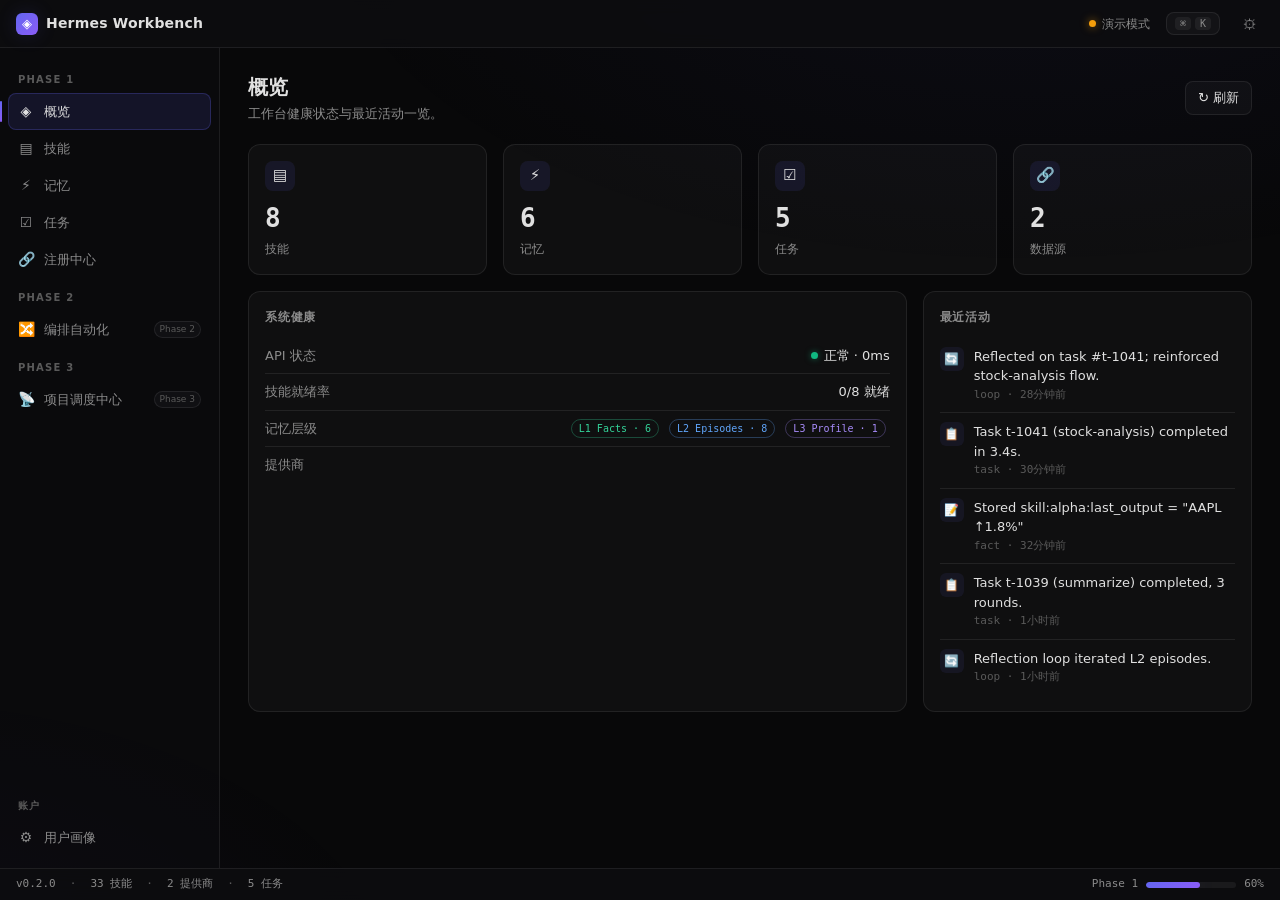
==== prototype/index.html @ e9697937 "feat: Phase 2/3 工作台 - 工作流编排、触发器、项目调度与资产同步 Phase 2 编排自动化: - 新增 workflow.py: DAG 工作流模型与拓扑排序执行引擎 - 新增 t" ====
<!DOCTYPE html>
<html lang="zh-CN">
<head>
<meta charset="UTF-8">
<meta name="viewport" content="width=device-width, initial-scale=1.0">
<title>Hermes Workbench</title>
<style>
  :root {
    --bg: #080809;
    --bg-elev: #0d0d10;
    --card: rgba(255,255,255,0.03);
    --card-hover: rgba(255,255,255,0.05);
    --border: rgba(255,255,255,0.08);
    --border-strong: rgba(255,255,255,0.14);
    --text: #e0e0e0;
    --text-2: #8b8b8b;
    --text-3: #5a5a5a;
    --accent: #6366f1;
    --accent-2: #8b5cf6;
    --grad: linear-gradient(135deg, #6366f1, #8b5cf6);
    --green: #10b981;
    --blue: #3b82f6;
    --red: #ef4444;
    --orange: #f59e0b;
    --gray: #6b7280;
    --r-card: 12px;
    --r-btn: 8px;
    --r-badge: 999px;
    --glow: 0 0 20px rgba(99,102,241,0.15);
    --mono: 'SF Mono', 'JetBrains Mono', 'Cascadia Code', Consolas, monospace;
    --sans: system-ui, -apple-system, 'Segoe UI', Roboto, sans-serif;
  }

  * { box-sizing: border-box; margin: 0; padding: 0; }
  html, body { height: 100%; }
  body {
    font-family: var(--sans);
    background: var(--bg);
    color: var(--text);
    font-size: 14px;
    line-height: 1.5;
    -webkit-font-smoothing: antialiased;
    overflow: hidden;
  }
  body::before {
    content: '';
    position: fixed; inset: 0;
    background:
      radial-gradient(1200px 600px at 80% -10%, rgba(99,102,241,0.06), transparent 60%),
      radial-gradient(900px 500px at -10% 110%, rgba(139,92,246,0.05), transparent 60%);
    pointer-events: none; z-index: 0;
  }

  /* ===== Layout ===== */
  .app {
    display: grid;
    grid-template-rows: 48px 1fr 32px;
    height: 100vh;
    position: relative; z-index: 1;
  }

  /* ===== Top Bar ===== */
  .topbar {
    display: flex; align-items: center;
    padding: 0 16px;
    border-bottom: 1px solid var(--border);
    background: rgba(13,13,16,0.85);
    backdrop-filter: blur(8px);
    gap: 16px;
  }
  .brand {
    display: flex; align-items: center; gap: 8px;
    font-weight: 600; font-size: 14px;
    letter-spacing: 0.2px;
  }
  .brand .logo {
    width: 22px; height: 22px;
    display: grid; place-items: center;
    background: var(--grad);
    border-radius: 6px;
    box-shadow: var(--glow);
    color: #fff; font-size: 13px;
  }
  .topbar .spacer { flex: 1; }
  .conn {
    display: flex; align-items: center; gap: 6px;
    font-size: 12px; color: var(--text-2);
  }
  .conn .dot {
    width: 7px; height: 7px; border-radius: 50%;
    background: var(--green);
    box-shadow: 0 0 8px rgba(16,185,129,0.6);
  }
  .conn.demo .dot { background: var(--orange); box-shadow: 0 0 8px rgba(245,158,11,0.6); }
  .kbd {
    display: flex; align-items: center; gap: 4px;
    padding: 4px 8px;
    background: var(--card);
    border: 1px solid var(--border);
    border-radius: var(--r-btn);
    font-size: 11px; color: var(--text-2);
    cursor: pointer;
    transition: all .15s;
  }
  .kbd:hover { border-color: var(--border-strong); color: var(--text); }
  .kbd kbd {
    font-family: var(--mono);
    background: rgba(255,255,255,0.06);
    padding: 1px 5px; border-radius: 4px;
    font-size: 10px;
  }
  .icon-btn {
    width: 28px; height: 28px;
    display: grid; place-items: center;
    background: transparent;
    border: 1px solid transparent;
    border-radius: var(--r-btn);
    color: var(--text-2);
    cursor: pointer;
    transition: all .15s;
    font-size: 14px;
  }
  .icon-btn:hover { background: var(--card); border-color: var(--border); color: var(--text); }

  /* ===== Main area ===== */
  .main {
    display: grid;
    grid-template-columns: 220px 1fr;
    min-height: 0;
  }

  /* ===== Sidebar ===== */
  .sidebar {
    border-right: 1px solid var(--border);
    background: rgba(13,13,16,0.5);
    padding: 12px 8px;
    overflow-y: auto;
    display: flex; flex-direction: column;
  }
  .nav-section {
    font-size: 10px;
    text-transform: uppercase;
    letter-spacing: 1.2px;
    color: var(--text-3);
    padding: 12px 10px 6px;
    font-weight: 600;
  }
  .nav-section + .nav-section { border-top: 1px solid var(--border); margin-top: 8px; }
  .nav-item {
    display: flex; align-items: center; gap: 10px;
    padding: 8px 10px;
    border-radius: var(--r-btn);
    color: var(--text-2);
    cursor: pointer;
    font-size: 13px;
    transition: all .15s;
    user-select: none;
    position: relative;
  }
  .nav-item:hover { background: var(--card); color: var(--text); }
  .nav-item.active {
    background: rgba(99,102,241,0.12);
    color: var(--text);
    box-shadow: inset 0 0 0 1px rgba(99,102,241,0.25);
  }
  .nav-item.active::before {
    content: ''; position: absolute; left: -8px; top: 8px; bottom: 8px;
    width: 2px; background: var(--grad); border-radius: 2px;
  }
  .nav-item .ico { width: 16px; text-align: center; font-size: 14px; }
  .nav-item.disabled { opacity: 0.4; cursor: not-allowed; }
  .nav-item.disabled:hover { background: transparent; color: var(--text-2); }
  .nav-item .tag {
    margin-left: auto;
    font-size: 9px; padding: 1px 5px;
    background: var(--card); border: 1px solid var(--border);
    border-radius: var(--r-badge); color: var(--text-3);
  }

  /* ===== Content ===== */
  .content {
    overflow-y: auto;
    padding: 24px 28px;
    min-width: 0;
  }
  .page-head {
    display: flex; align-items: center; justify-content: space-between;
    margin-bottom: 20px;
    gap: 16px;
  }
  .page-title {
    font-size: 20px; font-weight: 600;
    letter-spacing: -0.3px;
  }
  .page-sub { color: var(--text-2); font-size: 13px; margin-top: 2px; }
  .page-actions { display: flex; gap: 8px; align-items: center; }

  .btn {
    display: inline-flex; align-items: center; gap: 6px;
    padding: 7px 12px;
    background: var(--card);
    border: 1px solid var(--border);
    border-radius: var(--r-btn);
    color: var(--text);
    font-size: 13px;
    cursor: pointer;
    transition: all .15s;
    font-family: inherit;
  }
  .btn:hover { background: var(--card-hover); border-color: var(--border-strong); }
  .btn.primary {
    background: var(--grad);
    border: none;
    color: #fff;
    box-shadow: var(--glow);
  }
  .btn.primary:hover { filter: brightness(1.08); }
  .btn.ghost { background: transparent; }
  .btn.danger { color: var(--red); border-color: rgba(239,68,68,0.3); }
  .btn.danger:hover { background: rgba(239,68,68,0.1); }
  .btn.sm { padding: 4px 8px; font-size: 12px; }
  .btn:disabled { opacity: 0.5; cursor: not-allowed; }

  /* ===== Cards / panels ===== */
  .card {
    background: var(--card);
    border: 1px solid var(--border);
    border-radius: var(--r-card);
    padding: 16px;
    transition: border-color .15s, background .15s;
  }
  .card-title {
    font-size: 12px; font-weight: 600;
    color: var(--text-2);
    text-transform: uppercase;
    letter-spacing: 0.8px;
    margin-bottom: 12px;
    display: flex; align-items: center; gap: 8px;
  }
  .card-title .actions { margin-left: auto; }

  .grid { display: grid; gap: 16px; }
  .grid-4 { grid-template-columns: repeat(4, 1fr); }
  .grid-2 { grid-template-columns: 2fr 1fr; }
  .grid-2-eq { grid-template-columns: 1fr 1fr; }

  /* ===== Stat card ===== */
  .stat {
    cursor: pointer;
    position: relative;
    overflow: hidden;
    transition: all .2s;
  }
  .stat:hover {
    border-color: var(--border-strong);
    background: var(--card-hover);
    transform: translateY(-1px);
  }
  .stat .stat-top {
    display: flex; align-items: center; justify-content: space-between;
    margin-bottom: 8px;
  }
  .stat .stat-ico {
    width: 30px; height: 30px;
    display: grid; place-items: center;
    background: rgba(99,102,241,0.1);
    border-radius: 8px;
    font-size: 15px;
  }
  .stat .stat-val {
    font-size: 26px; font-weight: 700;
    letter-spacing: -0.5px;
    font-family: var(--mono);
  }
  .stat .stat-label {
    color: var(--text-2); font-size: 12px;
    margin-top: 2px;
  }
  .stat .stat-trend {
    font-size: 11px; color: var(--green);
    margin-top: 6px;
  }

  /* ===== Badge ===== */
  .badge {
    display: inline-flex; align-items: center; gap: 4px;
    padding: 2px 8px;
    border-radius: var(--r-badge);
    font-size: 11px;
    font-weight: 500;
    border: 1px solid var(--border);
    background: var(--card);
    color: var(--text-2);
    white-space: nowrap;
  }
  .badge.prompt { color: #a78bfa; border-color: rgba(167,139,250,0.3); background: rgba(167,139,250,0.08); }
  .badge.python { color: #60a5fa; border-color: rgba(96,165,250,0.3); background: rgba(96,165,250,0.08); }
  .badge.shell { color: #34d399; border-color: rgba(52,211,153,0.3); background: rgba(52,211,153,0.08); }
  .badge.node { color: #fbbf24; border-color: rgba(251,191,36,0.3); background: rgba(251,191,36,0.08); }
  .badge.green { color: var(--green); border-color: rgba(16,185,129,0.3); background: rgba(16,185,129,0.08); }
  .badge.blue { color: var(--blue); border-color: rgba(59,130,246,0.3); background: rgba(59,130,246,0.08); }
  .badge.red { color: var(--red); border-color: rgba(239,68,68,0.3); background: rgba(239,68,68,0.08); }
  .badge.orange { color: var(--orange); border-color: rgba(245,158,11,0.3); background: rgba(245,158,11,0.08); }
  .badge.gray { color: var(--text-2); border-color: var(--border); background: var(--card); }
  .badge.dot::before {
    content: ''; width: 6px; height: 6px; border-radius: 50%;
    background: currentColor;
  }

  /* ===== Inputs ===== */
  .input, .textarea, .select {
    width: 100%;
    background: rgba(0,0,0,0.3);
    border: 1px solid var(--border);
    border-radius: var(--r-btn);
    padding: 8px 10px;
    color: var(--text);
    font-size: 13px;
    font-family: inherit;
    transition: border-color .15s;
  }
  .input:focus, .textarea:focus, .select:focus {
    outline: none; border-color: var(--accent);
    box-shadow: 0 0 0 3px rgba(99,102,241,0.15);
  }
  .textarea { resize: vertical; min-height: 70px; font-family: var(--mono); }
  .input::placeholder, .textarea::placeholder { color: var(--text-3); }
  .field { margin-bottom: 12px; }
  .field label {
    display: block; font-size: 11px; color: var(--text-2);
    margin-bottom: 5px; text-transform: uppercase; letter-spacing: 0.6px;
  }

  /* ===== Tabs ===== */
  .tabs {
    display: flex; gap: 2px;
    border-bottom: 1px solid var(--border);
    margin-bottom: 16px;
  }
  .tab {
    padding: 8px 14px;
    font-size: 13px;
    color: var(--text-2);
    cursor: pointer;
    border: none; background: transparent;
    border-bottom: 2px solid transparent;
    margin-bottom: -1px;
    transition: all .15s;
    font-family: inherit;
  }
  .tab:hover { color: var(--text); }
  .tab.active { color: var(--text); border-bottom-color: var(--accent); }
  .tab .count {
    margin-left: 6px; font-size: 11px;
    color: var(--text-3);
  }

  /* ===== Filter chips ===== */
  .chips { display: flex; gap: 6px; flex-wrap: wrap; }
  .chip {
    padding: 5px 11px;
    border-radius: var(--r-badge);
    background: var(--card);
    border: 1px solid var(--border);
    font-size: 12px;
    color: var(--text-2);
    cursor: pointer;
    transition: all .15s;
  }
  .chip:hover { border-color: var(--border-strong); color: var(--text); }
  .chip.active {
    background: rgba(99,102,241,0.12);
    border-color: rgba(99,102,241,0.4);
    color: var(--text);
  }

  /* ===== Skill cards ===== */
  .skill-grid { display: grid; grid-template-columns: repeat(auto-fill, minmax(300px, 1fr)); gap: 12px; }
  .skill-card {
    background: var(--card);
    border: 1px solid var(--border);
    border-radius: var(--r-card);
    padding: 14px;
    cursor: pointer;
    transition: all .15s;
  }
  .skill-card:hover { border-color: rgba(99,102,241,0.4); background: var(--card-hover); }
  .skill-card.selected { border-color: var(--accent); box-shadow: 0 0 0 1px var(--accent); }
  .skill-card .row1 { display: flex; align-items: center; justify-content: space-between; gap: 8px; margin-bottom: 6px; }
  .skill-card .name { font-weight: 600; font-size: 14px; font-family: var(--mono); }
  .skill-card .desc { color: var(--text-2); font-size: 12px; line-height: 1.45; }
  .skill-card .meta { display: flex; gap: 6px; margin-top: 10px; font-size: 11px; color: var(--text-3); }

  .detail-panel {
    margin-top: 16px;
    background: var(--card);
    border: 1px solid var(--border);
    border-radius: var(--r-card);
    overflow: hidden;
  }
  .detail-head {
    display: flex; align-items: center; justify-content: space-between;
    padding: 14px 16px;
    border-bottom: 1px solid var(--border);
  }
  .detail-head .title { font-weight: 600; font-family: var(--mono); }
  .detail-body { padding: 16px; display: grid; grid-template-columns: 1fr 1fr; gap: 20px; }
  .kv { display: grid; grid-template-columns: 110px 1fr; gap: 6px 12px; font-size: 12px; }
  .kv .k { color: var(--text-2); }
  .kv .v { color: var(--text); font-family: var(--mono); word-break: break-all; }
  .run-panel { border-top: 1px solid var(--border); padding: 16px; background: rgba(0,0,0,0.2); }
  .run-output {
    margin-top: 12px;
    background: #050507;
    border: 1px solid var(--border);
    border-radius: var(--r-btn);
    padding: 10px;
    font-family: var(--mono);
    font-size: 12px;
    color: #a3e635;
    min-height: 60px;
    white-space: pre-wrap;
    word-break: break-word;
    max-height: 240px;
    overflow-y: auto;
  }
  .run-output.empty { color: var(--text-3); }

  /* ===== Memory list ===== */
  .fact-row {
    display: flex; align-items: center; gap: 12px;
    padding: 10px 12px;
    border: 1px solid var(--border);
    border-radius: var(--r-btn);
    background: var(--card);
    margin-bottom: 8px;
    transition: all .15s;
  }
  .fact-row:hover { border-color: var(--border-strong); }
  .fact-row .key { font-family: var(--mono); color: var(--accent-2); font-size: 13px; min-width: 0; flex-shrink: 0; }
  .fact-row .sep { color: var(--text-3); }
  .fact-row .val { font-family: var(--mono); color: var(--text); font-size: 13px; flex: 1; word-break: break-all; }
  .fact-row .del { opacity: 0; transition: opacity .15s; }
  .fact-row:hover .del { opacity: 1; }

  .episode {
    display: flex; gap: 12px;
    padding: 12px;
    border: 1px solid var(--border);
    border-radius: var(--r-btn);
    background: var(--card);
    margin-bottom: 8px;
    cursor: pointer;
    transition: all .15s;
  }
  .episode:hover { border-color: var(--border-strong); background: var(--card-hover); }
  .episode .ico {
    width: 30px; height: 30px; flex-shrink: 0;
    display: grid; place-items: center;
    background: rgba(99,102,241,0.1);
    border-radius: 8px; font-size: 14px;
  }
  .episode .body { flex: 1; min-width: 0; }
  .episode .top { display: flex; align-items: center; gap: 8px; margin-bottom: 3px; }
  .episode .summary { font-size: 13px; color: var(--text); }
  .episode .time { font-size: 11px; color: var(--text-3); font-family: var(--mono); }
  .episode .expand { display: none; margin-top: 8px; padding-top: 8px; border-top: 1px solid var(--border); font-size: 12px; color: var(--text-2); font-family: var(--mono); white-space: pre-wrap; }
  .episode.open .expand { display: block; }

  /* ===== Tasks ===== */
  .task-card {
    border: 1px solid var(--border);
    border-radius: var(--r-card);
    background: var(--card);
    padding: 14px;
    margin-bottom: 10px;
    cursor: pointer;
    transition: all .15s;
  }
  .task-card:hover { border-color: var(--border-strong); }
  .task-card.selected { border-color: var(--accent); }
  .task-card .top { display: flex; align-items: center; gap: 10px; margin-bottom: 8px; flex-wrap: wrap; }
  .task-card .id { font-family: var(--mono); font-weight: 600; font-size: 13px; }
  .task-card .time { margin-left: auto; font-size: 11px; color: var(--text-3); font-family: var(--mono); }
  .step-chain { display: flex; align-items: center; gap: 6px; flex-wrap: wrap; margin-top: 8px; }
  .step-pill {
    padding: 3px 9px;
    background: rgba(0,0,0,0.3);
    border: 1px solid var(--border);
    border-radius: var(--r-badge);
    font-size: 11px;
    font-family: var(--mono);
    color: var(--text-2);
  }
  .step-arrow { color: var(--text-3); font-size: 11px; }

  .round {
    border: 1px solid var(--border);
    border-radius: var(--r-btn);
    padding: 10px 12px;
    margin-bottom: 8px;
    background: rgba(0,0,0,0.2);
  }
  .round .rh { display: flex; align-items: center; gap: 8px; margin-bottom: 6px; font-size: 12px; }
  .round .rs { font-family: var(--mono); color: var(--text-2); font-size: 12px; }

  .step-builder {
    border: 1px dashed var(--border-strong);
    border-radius: var(--r-btn);
    padding: 10px;
    margin-bottom: 8px;
    display: grid; grid-template-columns: 180px 1fr auto; gap: 8px; align-items: center;
  }
  .step-builder .rm { cursor: pointer; color: var(--text-3); }
  .step-builder .rm:hover { color: var(--red); }

  /* ===== Registry ===== */
  .source-card {
    border: 1px solid var(--border);
    border-radius: var(--r-card);
    background: var(--card);
    padding: 14px;
    display: flex; align-items: center; gap: 14px;
    transition: all .15s;
  }
  .source-card:hover { border-color: var(--border-strong); }
  .source-card .sico {
    width: 38px; height: 38px;
    display: grid; place-items: center;
    background: rgba(99,102,241,0.1);
    border-radius: 10px; font-size: 17px;
  }
  .source-card .sbody { flex: 1; }
  .source-card .sname { font-weight: 600; font-size: 14px; }
  .source-card .smeta { font-size: 12px; color: var(--text-2); margin-top: 2px; }

  table.matrix {
    width: 100%;
    border-collapse: collapse;
    font-size: 13px;
  }
  table.matrix th, table.matrix td {
    padding: 9px 12px;
    text-align: left;
    border-bottom: 1px solid var(--border);
  }
  table.matrix th {
    font-weight: 600; color: var(--text-2);
    font-size: 11px; text-transform: uppercase; letter-spacing: 0.6px;
  }
  table.matrix td.skill-name { font-family: var(--mono); }
  table.matrix td.check { text-align: center; font-size: 15px; }
  table.matrix .yes { color: var(--green); }
  table.matrix .no { color: var(--text-3); }
  table.matrix tr:hover { background: var(--card); }

  .agent-row, .doc-row {
    display: flex; align-items: center; gap: 12px;
    padding: 10px 12px;
    border: 1px solid var(--border);
    border-radius: var(--r-btn);
    background: var(--card);
    margin-bottom: 8px;
  }
  .agent-row:hover, .doc-row:hover { border-color: var(--border-strong); }
  .agent-row .ico, .doc-row .ico {
    width: 28px; height: 28px; display: grid; place-items: center;
    background: rgba(99,102,241,0.1); border-radius: 7px; font-size: 13px;
  }
  .agent-row .nm, .doc-row .nm { font-weight: 500; font-family: var(--mono); font-size: 13px; }
  .agent-row .src, .doc-row .src { margin-left: auto; font-size: 11px; color: var(--text-3); font-family: var(--mono); }

  /* ===== Profile / JSON ===== */
  .json-view {
    background: #050507;
    border: 1px solid var(--border);
    border-radius: var(--r-card);
    padding: 16px;
    font-family: var(--mono);
    font-size: 12.5px;
    line-height: 1.6;
    overflow-x: auto;
    white-space: pre;
  }
  .json-edit {
    width: 100%; min-height: 380px;
    background: #050507;
    border: 1px solid var(--border);
    border-radius: var(--r-card);
    padding: 16px;
    font-family: var(--mono);
    font-size: 12.5px;
    line-height: 1.6;
    color: var(--text);
    resize: vertical;
  }
  .json-edit:focus { outline: none; border-color: var(--accent); }
  .jk { color: #a78bfa; }
  .js { color: #34d399; }
  .jn { color: #fbbf24; }
  .jb { color: #60a5fa; }
  .jn-null { color: var(--text-3); }

  .field-desc {
    border: 1px solid var(--border);
    border-radius: var(--r-card);
    padding: 14px;
    background: var(--card);
  }
  .field-desc .fd-row { padding: 7px 0; border-bottom: 1px solid var(--border); font-size: 12px; }
  .field-desc .fd-row:last-child { border-bottom: none; }
  .field-desc .fd-key { font-family: var(--mono); color: var(--accent-2); }
  .field-desc .fd-desc { color: var(--text-2); margin-top: 2px; }

  /* ===== Status bar ===== */
  .statusbar {
    display: flex; align-items: center; gap: 14px;
    padding: 0 16px;
    border-top: 1px solid var(--border);
    background: rgba(13,13,16,0.85);
    backdrop-filter: blur(8px);
    font-size: 11px;
    color: var(--text-2);
    font-family: var(--mono);
  }
  .statusbar .sep { color: var(--text-3); }
  .progress {
    display: flex; align-items: center; gap: 8px;
    margin-left: auto;
  }
  .progress .bar {
    width: 90px; height: 6px;
    background: rgba(255,255,255,0.06);
    border-radius: 3px;
    overflow: hidden;
  }
  .progress .fill {
    height: 100%;
    background: var(--grad);
    box-shadow: var(--glow);
    border-radius: 3px;
    transition: width .4s;
  }

  /* ===== Skeleton ===== */
  .skeleton {
    background: linear-gradient(90deg, rgba(255,255,255,0.03) 0%, rgba(255,255,255,0.07) 50%, rgba(255,255,255,0.03) 100%);
    background-size: 200% 100%;
    animation: shimmer 1.4s infinite;
    border-radius: var(--r-btn);
  }
  @keyframes shimmer {
    0% { background-position: 200% 0; }
    100% { background-position: -200% 0; }
  }
  .sk-line { height: 12px; margin-bottom: 8px; }
  .sk-line.short { width: 50%; }
  .sk-block { height: 80px; }

  /* ===== Empty / Error ===== */
  .empty, .error-state {
    text-align: center;
    padding: 48px 20px;
    color: var(--text-2);
  }
  .empty .ico, .error-state .ico { font-size: 32px; margin-bottom: 10px; opacity: 0.5; }
  .empty .msg { font-size: 13px; }
  .error-state .msg { font-size: 13px; margin-bottom: 12px; color: var(--red); }

  /* ===== Health panel ===== */
  .health-row {
    display: flex; align-items: center; justify-content: space-between;
    padding: 8px 0;
    border-bottom: 1px solid var(--border);
    font-size: 13px;
  }
  .health-row:last-child { border-bottom: none; }
  .health-row .hk { color: var(--text-2); }
  .health-row .hv { display: flex; align-items: center; gap: 6px; }
  .health-row .dot {
    width: 7px; height: 7px; border-radius: 50%;
    background: var(--green); box-shadow: 0 0 6px rgba(16,185,129,0.5);
  }
  .layer-tag {
    display: inline-block;
    padding: 1px 7px;
    border-radius: var(--r-badge);
    font-size: 10px;
    font-family: var(--mono);
    border: 1px solid var(--border);
    margin-right: 4px;
  }
  .layer-tag.l1 { color: #34d399; border-color: rgba(52,211,153,0.3); }
  .layer-tag.l2 { color: #60a5fa; border-color: rgba(96,165,250,0.3); }
  .layer-tag.l3 { color: #a78bfa; border-color: rgba(167,139,250,0.3); }

  /* ===== Activity feed ===== */
  .feed-item {
    display: flex; gap: 10px;
    padding: 9px 0;
    border-bottom: 1px solid var(--border);
    font-size: 13px;
  }
  .feed-item:last-child { border-bottom: none; }
  .feed-item .ico {
    width: 24px; height: 24px; flex-shrink: 0;
    display: grid; place-items: center;
    background: rgba(99,102,241,0.08);
    border-radius: 6px; font-size: 12px;
  }
  .feed-item .body { flex: 1; min-width: 0; }
  .feed-item .summary { color: var(--text); }
  .feed-item .meta { font-size: 11px; color: var(--text-3); font-family: var(--mono); margin-top: 1px; }

  /* ===== Modal ===== */
  .modal-overlay {
    position: fixed; inset: 0;
    background: rgba(0,0,0,0.6);
    backdrop-filter: blur(4px);
    display: none;
    align-items: center; justify-content: center;
    z-index: 100;
    animation: fade .15s;
  }
  .modal-overlay.open { display: flex; }
  @keyframes fade { from { opacity: 0; } to { opacity: 1; } }
  .modal {
    background: var(--bg-elev);
    border: 1px solid var(--border-strong);
    border-radius: var(--r-card);
    width: 90%; max-width: 480px;
    box-shadow: 0 20px 60px rgba(0,0,0,0.5), var(--glow);
    animation: pop .2s;
    overflow: hidden;
  }
  @keyframes pop { from { transform: scale(0.95); opacity: 0; } to { transform: scale(1); opacity: 1; } }
  .modal-head {
    display: flex; align-items: center; justify-content: space-between;
    padding: 14px 18px;
    border-bottom: 1px solid var(--border);
  }
  .modal-head .title { font-weight: 600; font-size: 15px; }
  .modal-body { padding: 18px; font-size: 13px; color: var(--text-2); line-height: 1.6; }
  .modal-body .phase-tag {
    display: inline-block; padding: 2px 8px; border-radius: var(--r-badge);
    font-size: 11px; background: rgba(99,102,241,0.12); color: #a78bfa;
    border: 1px solid rgba(99,102,241,0.3); margin-bottom: 10px;
  }
  .modal-foot {
    padding: 12px 18px;
    border-top: 1px solid var(--border);
    display: flex; justify-content: flex-end; gap: 8px;
  }

  /* ===== Command palette ===== */
  .palette-overlay {
    position: fixed; inset: 0;
    background: rgba(0,0,0,0.5);
    backdrop-filter: blur(4px);
    display: none;
    z-index: 110;
    animation: fade .12s;
  }
  .palette-overlay.open { display: block; }
  .palette {
    position: absolute;
    top: 15%; left: 50%;
    transform: translateX(-50%);
    width: 90%; max-width: 520px;
    background: var(--bg-elev);
    border: 1px solid var(--border-strong);
    border-radius: var(--r-card);
    box-shadow: 0 20px 60px rgba(0,0,0,0.6), var(--glow);
    overflow: hidden;
    animation: pop .15s;
  }
  .palette-input {
    width: 100%;
    background: transparent;
    border: none;
    border-bottom: 1px solid var(--border);
    padding: 14px 18px;
    color: var(--text);
    font-size: 15px;
    font-family: inherit;
  }
  .palette-input:focus { outline: none; }
  .palette-list { max-height: 320px; overflow-y: auto; padding: 6px; }
  .pal-item {
    display: flex; align-items: center; gap: 10px;
    padding: 9px 12px;
    border-radius: var(--r-btn);
    cursor: pointer;
    font-size: 13px;
  }
  .pal-item:hover, .pal-item.active { background: rgba(99,102,241,0.12); }
  .pal-item .ico { width: 18px; text-align: center; }
  .pal-item .desc { color: var(--text-3); font-size: 11px; margin-left: auto; }
  .pal-empty { padding: 20px; text-align: center; color: var(--text-3); font-size: 13px; }

  /* ===== Toast ===== */
  .toast-stack {
    position: fixed; bottom: 50px; right: 20px;
    display: flex; flex-direction: column; gap: 8px;
    z-index: 200;
  }
  .toast {
    display: flex; align-items: center; gap: 8px;
    padding: 10px 14px;
    background: var(--bg-elev);
    border: 1px solid var(--border-strong);
    border-radius: var(--r-btn);
    font-size: 13px;
    box-shadow: 0 8px 24px rgba(0,0,0,0.4);
    animation: slideIn .2s;
    min-width: 220px;
  }
  @keyframes slideIn { from { transform: translateX(20px); opacity: 0; } to { transform: translateX(0); opacity: 1; } }
  .toast.success { border-left: 3px solid var(--green); }
  .toast.error { border-left: 3px solid var(--red); }
  .toast.info { border-left: 3px solid var(--blue); }
  .toast .t-ico { font-size: 14px; }

  /* ===== Page transitions ===== */
  .page { animation: pageIn .25s; }
  @keyframes pageIn { from { opacity: 0; transform: translateY(4px); } to { opacity: 1; transform: translateY(0); } }

  /* ===== Toggle ===== */
  .toggle {
    position: relative;
    width: 32px; height: 18px;
    background: rgba(255,255,255,0.1);
    border-radius: 9px;
    cursor: pointer;
    transition: background .15s;
    flex-shrink: 0;
    border: 1px solid var(--border);
  }
  .toggle::after {
    content: '';
    position: absolute;
    top: 1px; left: 1px;
    width: 14px; height: 14px;
    background: #fff;
    border-radius: 50%;
    transition: left .15s;
  }
  .toggle.on { background: var(--green); border-color: rgba(16,185,129,0.4); }
  .toggle.on::after { left: 15px; }

  /* ===== Workflow DAG ===== */
  .wf-dag {
    display: flex;
    align-items: center;
    gap: 14px;
    flex-wrap: wrap;
    padding: 18px;
    background: rgba(0,0,0,0.25);
    border-radius: var(--r-btn);
    border: 1px dashed var(--border-strong);
    overflow-x: auto;
  }
  .wf-col {
    display: flex;
    flex-direction: column;
    gap: 10px;
    flex-shrink: 0;
  }
  .wf-node {
    padding: 10px 14px;
    background: var(--card);
    border: 1px solid var(--border-strong);
    border-radius: var(--r-btn);
    font-size: 12px;
    min-width: 130px;
    text-align: center;
    box-shadow: 0 2px 8px rgba(0,0,0,0.2);
    transition: all .15s;
  }
  .wf-node:hover { border-color: var(--accent); transform: translateY(-1px); }
  .wf-node .nid { font-family: var(--mono); color: var(--text-3); font-size: 10px; margin-bottom: 3px; }
  .wf-node .nsk { font-weight: 600; font-family: var(--mono); color: var(--text); }
  .wf-node .nargs { color: var(--accent-2); font-size: 11px; margin-top: 5px; font-family: var(--mono); word-break: break-all; }
  .wf-arrow {
    color: var(--accent);
    font-size: 18px;
    font-weight: 700;
    flex-shrink: 0;
  }
  .wf-layer-label {
    font-size: 10px; color: var(--text-3);
    text-transform: uppercase; letter-spacing: 0.8px;
    margin-bottom: 4px;
    font-family: var(--mono);
  }

  /* ===== Step builder (extended for workflow) ===== */
  .step-builder.wf {
    grid-template-columns: 70px 1fr 1.2fr 1.2fr auto;
    gap: 8px;
  }

  /* ===== Trigger / Project cards ===== */
  .trigger-card, .project-card {
    display: flex; align-items: center; gap: 12px;
    padding: 12px 14px;
    border: 1px solid var(--border);
    border-radius: var(--r-btn);
    background: var(--card);
    margin-bottom: 8px;
    transition: all .15s;
  }
  .trigger-card:hover, .project-card:hover { border-color: var(--border-strong); background: var(--card-hover); }
  .trigger-card .tc-body, .project-card .pc-body { flex: 1; min-width: 0; }
  .trigger-card .tc-wf, .project-card .pc-name { font-weight: 600; font-size: 13px; font-family: var(--mono); }
  .trigger-card .tc-cfg, .project-card .pc-meta { font-size: 11px; color: var(--text-2); margin-top: 2px; font-family: var(--mono); word-break: break-all; }

  .pc-status {
    width: 9px; height: 9px; border-radius: 50%;
    flex-shrink: 0;
  }
  .pc-status.connected { background: var(--green); box-shadow: 0 0 8px rgba(16,185,129,0.5); }
  .pc-status.disconnected { background: var(--text-3); }
  .pc-status.error { background: var(--red); box-shadow: 0 0 8px rgba(239,68,68,0.5); }

  .project-detail-row {
    display: flex; align-items: center; gap: 10px;
    flex-wrap: wrap;
    margin-bottom: 8px;
  }

  /* ===== Cross-project operations ===== */
  .cross-ops { display: flex; flex-direction: column; gap: 10px; }
  .op-row {
    display: grid;
    grid-template-columns: 110px 1fr 24px 1fr auto;
    align-items: center;
    gap: 8px;
    padding: 10px 12px;
    border: 1px solid var(--border);
    border-radius: var(--r-btn);
    background: rgba(0,0,0,0.2);
  }
  .op-row .op-label {
    font-size: 12px;
    font-weight: 600;
    color: var(--text);
  }
  .op-row .op-arrow { color: var(--accent); font-size: 16px; text-align: center; }
  .op-row.single {
    grid-template-columns: 110px 1fr auto;
  }

  /* ===== Progress bar (summary) ===== */
  .progress-bar {
    width: 100%; height: 10px;
    background: rgba(255,255,255,0.06);
    border-radius: 5px;
    overflow: hidden;
    border: 1px solid var(--border);
  }
  .progress-bar .pb-fill {
    height: 100%;
    background: var(--grad);
    box-shadow: var(--glow);
    border-radius: 5px;
    transition: width .4s;
  }

  /* ===== Execution step results ===== */
  .exec-step {
    border: 1px solid var(--border);
    border-radius: var(--r-btn);
    padding: 10px 12px;
    margin-bottom: 8px;
    background: rgba(0,0,0,0.2);
  }
  .exec-step .es-head {
    display: flex; align-items: center; gap: 8px;
    margin-bottom: 6px;
    font-size: 12px;
  }
  .exec-step .es-name { font-family: var(--mono); font-weight: 600; }
  .exec-step .es-dur { margin-left: auto; color: var(--text-3); font-family: var(--mono); font-size: 11px; }
  .exec-step .es-out {
    background: #050507;
    border: 1px solid var(--border);
    border-radius: var(--r-btn);
    padding: 8px 10px;
    font-family: var(--mono);
    font-size: 11.5px;
    color: #a3e635;
    white-space: pre-wrap;
    word-break: break-word;
    max-height: 120px;
    overflow-y: auto;
  }
  .exec-step .es-out.err { color: var(--red); }
  .exec-step .es-out:empty { display: none; }

  /* ===== Responsive ===== */
  @media (max-width: 1024px) {
    .grid-4 { grid-template-columns: repeat(2, 1fr); }
    .grid-2 { grid-template-columns: 1fr; }
    .detail-body { grid-template-columns: 1fr; }
  }
  @media (max-width: 768px) {
    .app { grid-template-columns: 1fr; }
    .main { grid-template-columns: 1fr; }
    .sidebar {
      position: fixed; left: 0; top: 48px; bottom: 32px;
      width: 220px; z-index: 50;
      transform: translateX(-100%);
      transition: transform .2s;
    }
    .sidebar.open { transform: translateX(0); }
    .content { padding: 16px; }
    .grid-4 { grid-template-columns: 1fr 1fr; }
    .grid-2-eq { grid-template-columns: 1fr; }
    .step-builder { grid-template-columns: 1fr; }
    .step-builder.wf { grid-template-columns: 1fr; }
    .op-row { grid-template-columns: 1fr; }
    .op-row.single { grid-template-columns: 1fr; }
    .menu-toggle { display: grid !important; }
  }
  .menu-toggle { display: none; }

  /* scrollbar */
  ::-webkit-scrollbar { width: 8px; height: 8px; }
  ::-webkit-scrollbar-track { background: transparent; }
  ::-webkit-scrollbar-thumb { background: rgba(255,255,255,0.08); border-radius: 4px; }
  ::-webkit-scrollbar-thumb:hover { background: rgba(255,255,255,0.15); }
</style>
</head>
<body>
<div class="app">
  <!-- ===== Top Bar ===== -->
  <header class="topbar">
    <button class="icon-btn menu-toggle" id="menuToggle" title="菜单">☰</button>
    <div class="brand">
      <div class="logo">◈</div>
      <span>Hermes Workbench</span>
    </div>
    <div class="spacer"></div>
    <div class="conn demo" id="connBadge">
      <span class="dot"></span>
      <span id="connText">演示模式</span>
    </div>
    <button class="kbd" id="paletteTrigger" title="命令面板">
      <kbd>⌘</kbd><kbd>K</kbd>
    </button>
    <button class="icon-btn" id="profileBtn" title="用户画像">⚙</button>
  </header>

  <!-- ===== Main ===== -->
  <div class="main">
    <aside class="sidebar" id="sidebar">
      <div class="nav-section">Phase 1</div>
      <div class="nav-item active" data-route="overview"><span class="ico">◈</span> 概览</div>
      <div class="nav-item" data-route="skills"><span class="ico">▤</span> 技能</div>
      <div class="nav-item" data-route="memory"><span class="ico">⚡</span> 记忆</div>
      <div class="nav-item" data-route="tasks"><span class="ico">☑</span> 任务</div>
      <div class="nav-item" data-route="registry"><span class="ico">🔗</span> 注册中心</div>

      <div class="nav-section">Phase 2</div>
      <div class="nav-item" data-route="orchestrate"><span class="ico">🔀</span> 编排自动化 <span class="tag">Phase 2</span></div>

      <div class="nav-section">Phase 3</div>
      <div class="nav-item" data-route="hub"><span class="ico">📡</span> 项目调度中心 <span class="tag">Phase 3</span></div>

      <div class="nav-section" style="margin-top:auto;">账户</div>
      <div class="nav-item" data-route="profile"><span class="ico">⚙</span> 用户画像</div>
    </aside>

    <main class="content" id="content"></main>
  </div>

  <!-- ===== Status Bar ===== -->
  <footer class="statusbar">
    <span>v0.2.0</span>
    <span class="sep">·</span>
    <span id="sbSkills">33 技能</span>
    <span class="sep">·</span>
    <span id="sbProviders">2 提供商</span>
    <span class="sep">·</span>
    <span id="sbTasks">5 任务</span>
    <div class="progress">
      <span>Phase 1</span>
      <div class="bar"><div class="fill" id="sbProgress" style="width:60%"></div></div>
      <span id="sbProgressText">60%</span>
    </div>
  </footer>
</div>

<!-- ===== Modal root ===== -->
<div class="modal-overlay" id="modalRoot">
  <div class="modal">
    <div class="modal-head">
      <span class="title" id="modalTitle"></span>
      <button class="icon-btn" id="modalClose">✕</button>
    </div>
    <div class="modal-body" id="modalBody"></div>
    <div class="modal-foot" id="modalFoot"></div>
  </div>
</div>

<!-- ===== Command palette ===== -->
<div class="palette-overlay" id="paletteRoot">
  <div class="palette">
    <input type="text" class="palette-input" id="paletteInput" placeholder="输入命令或导航..." />
    <div class="palette-list" id="paletteList"></div>
  </div>
</div>

<!-- ===== Toast stack ===== -->
<div class="toast-stack" id="toastStack"></div>

<script>
/* ============================================================
 * Hermes Workbench — single-file prototype
 * ============================================================ */

const DEMO_MODE = false; // auto-detect: tries real API, falls back to mock

/* ---------- API Response Normalizer ---------- */
function normalizeApiResponse(path, data) {
  // Extract arrays from wrapper objects returned by real API
  if (path === '/skills' && Array.isArray(data.skills)) return data.skills;
  if (path === '/memory/facts' && Array.isArray(data.facts)) return data.facts;
  if (path.startsWith('/memory/episodes') && Array.isArray(data.episodes)) {
    return data.episodes.map(e => ({
      ...e,
      ts: e.created_at ? new Date(e.created_at * 1000).toISOString() : e.ts,
      detail: e.details ? (typeof e.details === 'string' ? e.details : JSON.stringify(e.details, null, 2)) : e.detail
    }));
  }
  if (path === '/tasks' && Array.isArray(data.tasks)) return data.tasks;
  if (path === '/registry/sources' && Array.isArray(data.sources)) return data.sources;
  if (path === '/registry/skills' && Array.isArray(data.skills)) return data.skills;
  if (path === '/registry/agents' && Array.isArray(data.agents)) return data.agents;
  if (path === '/registry/knowledge' && Array.isArray(data.knowledge)) return data.knowledge;
  if (path === '/workflows' && Array.isArray(data.workflows)) return data.workflows;
  if (path === '/triggers' && Array.isArray(data.triggers)) return data.triggers;
  if (path === '/projects' && Array.isArray(data.projects)) return data.projects;
  if (path.includes('/executions') && Array.isArray(data.executions)) return data.executions;
  if (path === '/projects/summary' && data && typeof data === 'object') return data;
  return data;
}
const MOCK = {
  '/overview': {
    stats: { skills: 33, memory: 12, tasks: 5, sources: 2 },
    health: {
      api: { status: 'ok', latency: 18 },
      skills: { ready: 33, total: 33 },
      memory_layers: [
        { layer: 'L1', name: 'Facts', count: 12 },
        { layer: 'L2', name: 'Episodes', count: 8 },
        { layer: 'L3', name: 'Profile', count: 1 }
      ],
      providers: [
        { name: 'openai', model: 'gpt-4o', status: 'ok' },
        { name: 'anthropic', model: 'claude-3.5-sonnet', status: 'ok' }
      ]
    },
    activity: [
      { type: 'loop', summary: 'Reflected on task #t-1041 (stock-analysis)', ts: '2026-07-24T09:42:00Z' },
      { type: 'task', summary: 'Task t-1041 step "fetch" completed in 1.2s', ts: '2026-07-24T09:40:00Z' },
      { type: 'fact', summary: 'Stored fact skill:alpha:last_output = "AAPL ↑1.8%"', ts: '2026-07-24T09:38:00Z' },
      { type: 'task', summary: 'Task t-1039 finished (summarize, 3 rounds)', ts: '2026-07-24T08:55:00Z' },
      { type: 'loop', summary: 'Reflection loop iterated memory layer L2', ts: '2026-07-24T08:30:00Z' }
    ]
  },
  '/skills': [
    { name: 'browser-automation', path: 'skills/browser-automation/', runtime: 'python', entrypoint: 'main.py', description: 'Drive a headless browser to scrape, navigate, and interact with web pages.', requires_bins: ['python', 'playwright'] },
    { name: 'stock-analysis', path: 'skills/stock-analysis/', runtime: 'python', entrypoint: 'analyze.py', description: 'Fetch quotes and compute technical indicators for a ticker symbol.', requires_bins: ['python'] },
    { name: 'tavily-search', path: 'skills/tavily-search/', runtime: 'python', entrypoint: 'search.py', description: 'Search the web via the Tavily API and return summarized results.', requires_bins: ['python'] },
    { name: 'weather-query', path: 'skills/weather-query/', runtime: 'shell', entrypoint: 'weather.sh', description: 'Query current weather for a city using wttr.in.', requires_bins: ['curl', 'jq'] },
    { name: 'summarize', path: 'skills/summarize/', runtime: 'prompt', entrypoint: 'summarize.prompt.md', description: 'Summarize long-form text into a concise brief with key points.', requires_bins: [] },
    { name: 'code-review', path: 'skills/code-review/', runtime: 'prompt', entrypoint: 'review.prompt.md', description: 'Review a code diff for bugs, style, and security issues.', requires_bins: [] },
    { name: 'doc-generator', path: 'skills/doc-generator/', runtime: 'node', entrypoint: 'generate.js', description: 'Generate Markdown documentation from source code comments.', requires_bins: ['node'] },
    { name: 'translate', path: 'skills/translate/', runtime: 'prompt', entrypoint: 'translate.prompt.md', description: 'Translate text between languages with tone preservation.', requires_bins: [] }
  ],
  '/memory/facts': [
    { key: 'user:timezone', value: 'Asia/Shanghai', layer: 'L1' },
    { key: 'user:language', value: 'zh-CN', layer: 'L1' },
    { key: 'user:theme', value: 'dark', layer: 'L1' },
    { key: 'skill:alpha:last_output', value: 'AAPL ↑1.8%', layer: 'L1' },
    { key: 'skill:tavily:last_query', value: 'GLM-5 release notes', layer: 'L1' },
    { key: 'env:preferred_editor', value: 'Trae', layer: 'L1' }
  ],
  '/memory/episodes': [
    { kind: 'loop', summary: 'Reflected on task #t-1041; reinforced stock-analysis flow.', ts: '2026-07-24T09:42:00Z', detail: 'Loop step 1: load task context\nLoop step 2: diff prior vs current output\nLoop step 3: write L1 fact skill:alpha:last_output' },
    { kind: 'task', summary: 'Task t-1041 (stock-analysis) completed in 3.4s.', ts: '2026-07-24T09:40:00Z', detail: 'Steps: fetch -> analyze -> report\nDuration: 3.4s\nResult: ok' },
    { kind: 'fact', summary: 'Stored skill:alpha:last_output = "AAPL ↑1.8%"', ts: '2026-07-24T09:38:00Z', detail: 'Writer: reflection-loop\nLayer: L1\nTTL: persistent' },
    { kind: 'task', summary: 'Task t-1039 (summarize) completed, 3 rounds.', ts: '2026-07-24T08:55:00Z', detail: 'Rounds: 3\nTotal tokens: 4120\nStatus: ok' },
    { kind: 'loop', summary: 'Reflection loop iterated L2 episodes.', ts: '2026-07-24T08:30:00Z', detail: 'Reviewed 8 episodes\nPromoted 1 to L1\nNo deletions' },
    { kind: 'fact', summary: 'Updated user:language to zh-CN', ts: '2026-07-23T22:10:00Z', detail: 'Previous: en-US\nNew: zh-CN' },
    { kind: 'task', summary: 'Task t-1037 (translate) failed: rate limit.', ts: '2026-07-23T18:02:00Z', detail: 'Error: 429 Too Many Requests\nRetries: 3\nFinal: failed' },
    { kind: 'loop', summary: 'Nightly memory compaction ran.', ts: '2026-07-23T03:00:00Z', detail: 'Compacted 24 episodes into 6\nFreed 12KB' }
  ],
  '/memory/profile': {
    timezone: 'Asia/Shanghai',
    language: 'zh-CN',
    theme: 'dark',
    preferences: { response_style: 'concise', code_style: 'typed' },
    skills_used: ['stock-analysis', 'summarize', 'translate', 'code-review'],
    created_at: '2026-06-01T10:00:00Z',
    updated_at: '2026-07-24T09:42:00Z'
  },
  '/tasks': [
    {
      task_id: 't-1041', mode: 'oneshot', status: 'COMPLETED',
      steps: ['stock-analysis', 'summarize'],
      created_at: '2026-07-24T09:38:00Z',
      rounds: [
        { ok: true, results: [{ step: 'stock-analysis', ok: true, output: 'AAPL ↑1.8%', duration: 1.2 }, { step: 'summarize', ok: true, output: 'Market bullish on AAPL.', duration: 0.8 }], duration: 2.0, errors: [] }
      ]
    },
    {
      task_id: 't-1042', mode: 'recurring', status: 'RUNNING',
      steps: ['tavily-search', 'summarize'],
      created_at: '2026-07-24T10:00:00Z',
      interval: 300, max_runs: 6,
      rounds: [
        { ok: true, results: [{ step: 'tavily-search', ok: true, output: '5 results', duration: 0.9 }, { step: 'summarize', ok: true, output: 'AI news digest.', duration: 0.7 }], duration: 1.6, errors: [] }
      ]
    },
    {
      task_id: 't-1039', mode: 'oneshot', status: 'COMPLETED',
      steps: ['summarize'],
      created_at: '2026-07-24T08:50:00Z',
      rounds: [
        { ok: true, results: [{ step: 'summarize', ok: true, output: 'Brief generated.', duration: 0.6 }], duration: 0.6, errors: [] },
        { ok: true, results: [{ step: 'summarize', ok: true, output: 'Refined brief.', duration: 0.5 }], duration: 0.5, errors: [] },
        { ok: true, results: [{ step: 'summarize', ok: true, output: 'Final brief.', duration: 0.4 }], duration: 0.4, errors: [] }
      ]
    },
    {
      task_id: 't-1037', mode: 'oneshot', status: 'FAILED',
      steps: ['translate'],
      created_at: '2026-07-23T18:00:00Z',
      rounds: [
        { ok: false, results: [{ step: 'translate', ok: false, output: '', duration: 2.1 }], duration: 2.1, errors: ['429 Too Many Requests'] }
      ]
    },
    {
      task_id: 't-1040', mode: 'oneshot', status: 'PENDING',
      steps: ['code-review', 'doc-generator'],
      created_at: '2026-07-24T10:05:00Z',
      rounds: []
    }
  ],
  '/registry/sources': [
    { name: 'local', type: 'filesystem', path: '~/.hermes/skills', skills: 5, agents: 1, online: true },
    { name: 'hpj360/github', type: 'github', path: 'github.com/hpj360/hermes-skills', skills: 3, agents: 1, online: true }
  ],
  '/registry/skills': [
    { name: 'browser-automation', sources: { local: true, 'hpj360/github': false } },
    { name: 'stock-analysis', sources: { local: true, 'hpj360/github': true } },
    { name: 'tavily-search', sources: { local: true, 'hpj360/github': true } },
    { name: 'weather-query', sources: { local: false, 'hpj360/github': true } },
    { name: 'summarize', sources: { local: true, 'hpj360/github': true } },
    { name: 'code-review', sources: { local: true, 'hpj360/github': false } },
    { name: 'doc-generator', sources: { local: false, 'hpj360/github': true } },
    { name: 'translate', sources: { local: true, 'hpj360/github': true } }
  ],
  '/registry/agents': [
    { name: 'research-agent', source: 'local', skills: ['tavily-search', 'summarize'] },
    { name: 'dev-assistant', source: 'hpj360/github', skills: ['code-review', 'doc-generator'] }
  ],
  '/registry/knowledge': [
    { name: 'architecture.md', source: 'local', size: '4.2 KB' },
    { name: 'skill-spec.md', source: 'hpj360/github', size: '8.1 KB' },
    { name: 'api-contracts.md', source: 'hpj360/github', size: '12.5 KB' },
    { name: 'runbook.md', source: 'local', size: '2.0 KB' }
  ],
  '/profile': {
    timezone: 'Asia/Shanghai',
    language: 'zh-CN',
    theme: 'dark',
    preferences: { response_style: 'concise', code_style: 'typed', max_tokens: 4096 },
    skills_used: ['stock-analysis', 'summarize', 'translate', 'code-review'],
    notifications: { email: false, desktop: true },
    created_at: '2026-06-01T10:00:00Z',
    updated_at: '2026-07-24T09:42:00Z'
  },
  '/workflows': [
    {
      id: 'wf-001',
      name: '晨报生成',
      description: '每日早晨抓取新闻、汇总并翻译为中文报告',
      steps: [
        { id: 'step-1', skill: 'tavily-search', args: '--query "AI 行业动态"', depends_on: [] },
        { id: 'step-2', skill: 'summarize', args: '', depends_on: ['step-1'] },
        { id: 'step-3', skill: 'translate', args: '--to zh-CN', depends_on: ['step-2'] }
      ],
      created_at: '2026-07-22T08:00:00Z'
    },
    {
      id: 'wf-002',
      name: '代码审查流水线',
      description: '从 GitHub 拉取 PR 差异、审查并生成文档',
      steps: [
        { id: 'step-1', skill: 'code-review', args: '--diff pr-123.diff', depends_on: [] },
        { id: 'step-2', skill: 'doc-generator', args: '--format md', depends_on: ['step-1'] }
      ],
      created_at: '2026-07-23T14:00:00Z'
    },
    {
      id: 'wf-003',
      name: '股票分析报告',
      description: '抓取行情、分析并生成简报',
      steps: [
        { id: 'step-1', skill: 'stock-analysis', args: '--ticker AAPL', depends_on: [] },
        { id: 'step-2', skill: 'summarize', args: '', depends_on: ['step-1'] }
      ],
      created_at: '2026-07-24T09:30:00Z'
    }
  ],
  '/workflows/wf-001/executions': [
    {
      id: 'exec-0099',
      workflow_id: 'wf-001',
      status: 'COMPLETED',
      started_at: '2026-07-24T09:00:00Z',
      duration: 3.2,
      steps: [
        { id: 'step-1', skill: 'tavily-search', ok: true, stdout: '查询完成，共 5 条结果\n[1] GLM-5 release notes\n[2] Anthropic Claude update\n[3] OpenAI dev day\n[4] Llama 4 benchmark\n[5] AI safety report', stderr: '', duration: 1.1 },
        { id: 'step-2', skill: 'summarize', ok: true, stdout: '本日 AI 行业动态：多家厂商发布新模型，性能持续提升，安全研究亦在推进。', stderr: '', duration: 0.8 },
        { id: 'step-3', skill: 'translate', ok: true, stdout: '今日 AI 行业动态：多家厂商发布新模型，性能持续提升，安全研究亦在推进。', stderr: '', duration: 1.3 }
      ]
    },
    {
      id: 'exec-0098',
      workflow_id: 'wf-001',
      status: 'FAILED',
      started_at: '2026-07-23T09:00:00Z',
      duration: 1.5,
      steps: [
        { id: 'step-1', skill: 'tavily-search', ok: false, stdout: '', stderr: 'HTTP 429 Too Many Requests\nRate limit exceeded. Retries exhausted.', duration: 1.5 }
      ]
    },
    {
      id: 'exec-0097',
      workflow_id: 'wf-001',
      status: 'COMPLETED',
      started_at: '2026-07-22T09:00:00Z',
      duration: 2.8,
      steps: [
        { id: 'step-1', skill: 'tavily-search', ok: true, stdout: '查询完成，共 4 条结果', stderr: '', duration: 0.9 },
        { id: 'step-2', skill: 'summarize', ok: true, stdout: '汇总：AI 领域稳步发展。', stderr: '', duration: 0.7 },
        { id: 'step-3', skill: 'translate', ok: true, stdout: '汇总：AI 领域稳步发展。', stderr: '', duration: 1.2 }
      ]
    }
  ],
  '/workflows/wf-002/executions': [
    {
      id: 'exec-0201',
      workflow_id: 'wf-002',
      status: 'COMPLETED',
      started_at: '2026-07-23T15:00:00Z',
      duration: 4.1,
      steps: [
        { id: 'step-1', skill: 'code-review', ok: true, stdout: '审查完成：3 个建议，0 个严重问题\n- 建议抽取公共逻辑\n- 优化命名\n- 增加单元测试', stderr: '', duration: 2.3 },
        { id: 'step-2', skill: 'doc-generator', ok: true, stdout: '已生成 README.md (4.2 KB)\n已生成 API.md (8.1 KB)', stderr: '', duration: 1.8 }
      ]
    }
  ],
  '/workflows/wf-003/executions': [
    {
      id: 'exec-0301',
      workflow_id: 'wf-003',
      status: 'RUNNING',
      started_at: '2026-07-24T10:08:00Z',
      duration: 0,
      steps: [
        { id: 'step-1', skill: 'stock-analysis', ok: true, stdout: 'AAPL 收盘价 198.45 (+1.8%)\nRSI: 62.4\nMACD: 金叉', stderr: '', duration: 1.4 }
      ]
    }
  ],
  '/triggers': [
    {
      id: 'trg-001',
      workflow_id: 'wf-001',
      type: 'cron',
      config: { schedule: '0 9 * * 1-5' },
      enabled: true,
      created_at: '2026-07-22T08:05:00Z'
    },
    {
      id: 'trg-002',
      workflow_id: 'wf-002',
      type: 'github',
      config: { repo: 'hpj360/hermes', label: 'review-ready' },
      enabled: true,
      created_at: '2026-07-23T14:05:00Z'
    },
    {
      id: 'trg-003',
      workflow_id: 'wf-001',
      type: 'webhook',
      config: { secret: 'whsecret_demo_123' },
      enabled: false,
      created_at: '2026-07-24T10:00:00Z'
    }
  ],
  '/projects': [
    {
      id: 'prj-001',
      name: '本地工作台',
      type: 'filesystem',
      url: '~/.hermes',
      token: '',
      status: 'connected',
      skills_count: 8,
      agents_count: 2,
      knowledge_count: 4,
      last_sync: '2026-07-24T09:42:00Z'
    },
    {
      id: 'prj-002',
      name: 'Hermes GitHub 仓库',
      type: 'github',
      url: 'github.com/hpj360/hermes',
      token: 'ghp_**********',
      status: 'connected',
      skills_count: 12,
      agents_count: 3,
      knowledge_count: 8,
      last_sync: '2026-07-23T22:00:00Z'
    },
    {
      id: 'prj-003',
      name: '远程分析服务',
      type: 'api',
      url: 'https://api.example.com/hermes',
      token: 'sk-**********',
      status: 'disconnected',
      skills_count: 5,
      agents_count: 1,
      knowledge_count: 2,
      last_sync: '2026-07-20T10:00:00Z'
    }
  ],
  '/projects/summary': {
    total: 3,
    connected: 2,
    disconnected: 1,
    error: 0,
    total_skills: 25,
    total_agents: 6,
    total_knowledge: 14
  }
};

/* ---------- API client with mock fallback ---------- */
function authHeaders() {
  const h = { 'Accept': 'application/json' };
  const token = localStorage.getItem('hermes_token');
  if (token) h['Authorization'] = 'Bearer ' + token;
  return h;
}
async function api(path) {
  if (DEMO_MODE) {
    await new Promise(r => setTimeout(r, 280 + Math.random() * 220)); // simulate latency
    const d = MOCK[path];
    if (d === undefined) return { error: 'no mock', demo: true };
    return JSON.parse(JSON.stringify(d));
  }
  try {
    const res = await fetch(path, { headers: authHeaders() });
    if (!res.ok) throw res;
    const data = await res.json();
    return normalizeApiResponse(path, data);
  } catch (e) {
    const mock = MOCK[path];
    if (mock !== undefined) return JSON.parse(JSON.stringify(mock));
    return { error: 'offline', demo: true };
  }
}

/* ---------- Helpers ---------- */
const $ = (sel, root = document) => root.querySelector(sel);
const el = (tag, cls, html) => { const e = document.createElement(tag); if (cls) e.className = cls; if (html != null) e.innerHTML = html; return e; };
const fmtTime = (iso) => {
  const d = new Date(iso);
  const now = new Date('2026-07-24T10:10:00Z');
  const diff = (now - d) / 1000;
  if (diff < 60) return '刚刚';
  if (diff < 3600) return Math.floor(diff/60) + '分钟前';
  if (diff < 86400) return Math.floor(diff/3600) + '小时前';
  return Math.floor(diff/86400) + '天前';
};
const esc = (s) => String(s).replace(/[&<>"']/g, c => ({'&':'&amp;','<':'&lt;','>':'&gt;','"':'&quot;',"'":'&#39;'}[c]));

/* ---------- Components ---------- */
function Badge(text, color = 'gray', dot = false) {
  return `<span class="badge ${color} ${dot ? 'dot' : ''}">${esc(text)}</span>`;
}
function Skeleton(lines = 3) {
  let html = '';
  for (let i = 0; i < lines; i++) html += `<div class="skeleton sk-line ${i === lines-1 ? 'short' : ''}"></div>`;
  return html;
}
function EmptyState(icon, message) {
  return `<div class="empty"><div class="ico">${icon}</div><div class="msg">${esc(message)}</div></div>`;
}
function ErrorState(message, retry) {
  return `<div class="error-state"><div class="ico">⚠</div><div class="msg">${esc(message)}</div><button class="btn sm" onclick="${retry}">重试</button></div>`;
}
function Card(title, contentHtml, actionsHtml = '') {
  return `<div class="card"><div class="card-title">${esc(title)}<span class="actions">${actionsHtml}</span></div>${contentHtml}</div>`;
}

function toast(message, type = 'info') {
  const t = el('div', 'toast ' + type);
  const icons = { success: '✓', error: '✕', info: 'ℹ' };
  t.innerHTML = `<span class="t-ico">${icons[type] || 'ℹ'}</span><span>${esc(message)}</span>`;
  $('#toastStack').appendChild(t);
  setTimeout(() => { t.style.opacity = '0'; t.style.transition = 'opacity .2s'; setTimeout(() => t.remove(), 200); }, 2600);
}

function modal(title, bodyHtml, footHtml = '') {
  $('#modalTitle').textContent = title;
  $('#modalBody').innerHTML = bodyHtml;
  $('#modalFoot').innerHTML = footHtml;
  $('#modalRoot').classList.add('open');
}
function closeModal() { $('#modalRoot').classList.remove('open'); }

/* ---------- JSON syntax highlight ---------- */
function highlightJson(obj) {
  const json = JSON.stringify(obj, null, 2);
  return esc(json)
    .replace(/(&quot;[^&]*?&quot;)(\s*):/g, '<span class="jk">$1</span>$2:')
    .replace(/:\s*(&quot;[^&]*?&quot;)/g, (m, s) => ': <span class="js">' + s + '</span>')
    .replace(/:\s*(true|false)/g, ': <span class="jb">$1</span>')
    .replace(/:\s*(-?\d+\.?\d*)/g, ': <span class="jn">$1</span>')
    .replace(/:\s*null/g, ': <span class="jn-null">null</span>');
}

/* ============================================================
 * Router
 * ============================================================ */
const routes = ['overview', 'skills', 'memory', 'tasks', 'registry', 'profile', 'orchestrate', 'hub'];
let currentRoute = 'overview';
const routeState = {};

function router() {
  let hash = location.hash.slice(2);
  if (!hash || !routes.includes(hash)) hash = 'overview';
  currentRoute = hash;

  // active nav
  document.querySelectorAll('.nav-item[data-route]').forEach(n => {
    n.classList.toggle('active', n.dataset.route === hash);
  });

  // close mobile sidebar
  $('#sidebar').classList.remove('open');

  render(hash);
}

async function render(route) {
  const content = $('#content');
  content.innerHTML = `<div class="page">${Skeleton(5)}<div class="skeleton sk-block"></div></div>`;

  try {
    switch (route) {
      case 'overview': await renderOverview(); break;
      case 'skills': await renderSkills(); break;
      case 'memory': await renderMemory(); break;
      case 'tasks': await renderTasks(); break;
      case 'registry': await renderRegistry(); break;
      case 'profile': await renderProfile(); break;
      case 'orchestrate': await renderOrchestrate(); break;
      case 'hub': await renderHub(); break;
    }
  } catch (e) {
    content.innerHTML = `<div class="page">${ErrorState('加载失败: ' + e.message, 'render(\''+route+'\')')}</div>`;
  }
}

/* ============================================================
 * Page: Overview
 * ============================================================ */
async function renderOverview() {
  // Compose overview from multiple API calls (with mock fallback)
  const [health, skills, facts, episodes, tasks, sources] = await Promise.all([
    api('/health'), api('/skills'), api('/memory/facts'), api('/memory/episodes'), api('/tasks'), api('/registry/sources')
  ]);

  // If all calls failed, show error
  if (health.error && skills.error) {
    $('#content').innerHTML = `<div class="page">${ErrorState('无法连接到 API', 'render(\'overview\')')}</div>`;
    return;
  }

  // Build composite data structure matching the render template
  const data = {
    stats: {
      skills: health.skills_total || (Array.isArray(skills) ? skills.length : 0),
      memory: Array.isArray(facts) ? facts.length : 0,
      tasks: Array.isArray(tasks) ? tasks.length : 0,
      sources: Array.isArray(sources) ? sources.length : 0
    },
    health: {
      api: { status: health.status || 'ok', latency: 0 },
      skills: { ready: health.skills_ready || 0, total: health.skills_total || (Array.isArray(skills) ? skills.length : 0) },
      memory_layers: [
        { layer: 'L1', name: 'Facts', count: Array.isArray(facts) ? facts.length : 0 },
        { layer: 'L2', name: 'Episodes', count: Array.isArray(episodes) ? episodes.length : 0 },
        { layer: 'L3', name: 'Profile', count: 1 }
      ],
      providers: (health.providers || []).map(p => ({ name: p, model: '', status: 'ok' }))
    },
    activity: Array.isArray(episodes) ? episodes.slice(0, 5).map(e => ({
      type: e.kind || 'loop',
      summary: e.summary || '',
      ts: e.ts || new Date((e.created_at || 0) * 1000).toISOString()
    })) : []
  };

  const statCards = [
    { val: data.stats.skills, label: '技能', ico: '▤', route: 'skills' },
    { val: data.stats.memory, label: '记忆', ico: '⚡', route: 'memory' },
    { val: data.stats.tasks, label: '任务', ico: '☑', route: 'tasks' },
    { val: data.stats.sources, label: '数据源', ico: '🔗', route: 'registry' }
  ].map(s => `
    <div class="card stat" onclick="location.hash='#/${s.route}'">
      <div class="stat-top">
        <div class="stat-ico">${s.ico}</div>
      </div>
      <div class="stat-val">${s.val}</div>
      <div class="stat-label">${s.label}</div>
    </div>
  `).join('');

  const healthRows = [
    `<div class="health-row"><span class="hk">API 状态</span><span class="hv"><span class="dot"></span> 正常 · ${data.health.api.latency}ms</span></div>`,
    `<div class="health-row"><span class="hk">技能就绪率</span><span class="hv">${data.health.skills.ready}/${data.health.skills.total} 就绪</span></div>`,
    `<div class="health-row"><span class="hk">记忆层级</span><span class="hv">${data.health.memory_layers.map(l => `<span class="layer-tag ${l.layer.toLowerCase()}">${l.layer} ${l.name} · ${l.count}</span>`).join('')}</span></div>`,
    `<div class="health-row"><span class="hk">提供商</span><span class="hv">${data.health.providers.map(p => `<span class="badge gray dot">${p.name} · ${p.model}</span>`).join(' ')}</span></div>`
  ].join('');

  const feedIcons = { loop: '🔄', fact: '📝', task: '📋' };
  const feed = data.activity.map(a => `
    <div class="feed-item">
      <div class="ico">${feedIcons[a.type] || '•'}</div>
      <div class="body">
        <div class="summary">${esc(a.summary)}</div>
        <div class="meta">${a.type} · ${fmtTime(a.ts)}</div>
      </div>
    </div>
  `).join('');

  $('#content').innerHTML = `
    <div class="page">
      <div class="page-head">
        <div>
          <div class="page-title">概览</div>
          <div class="page-sub">工作台健康状态与最近活动一览。</div>
        </div>
        <div class="page-actions">
          <button class="btn" onclick="renderOverview()">↻ 刷新</button>
        </div>
      </div>
      <div class="grid grid-4" style="margin-bottom:16px;">${statCards}</div>
      <div class="grid grid-2">
        ${Card('系统健康', `<div>${healthRows}</div>`)}
        ${Card('最近活动', `<div>${feed}</div>`)}
      </div>
    </div>
  `;
}

/* ============================================================
 * Page: Skills
 * ============================================================ */
let skillsData = [];
let skillsFilter = { q: '', runtime: 'all', selected: null };

async function renderSkills() {
  const data = await api('/skills');
  if (data.error) { $('#content').innerHTML = `<div class="page">${ErrorState(data.error, 'render(\'skills\')')}</div>`; return; }
  skillsData = data;
  drawSkills();
}

function drawSkills() {
  const runtimes = ['all', 'prompt', 'python', 'shell', 'node'];
  const runtimeLabels = { all: '全部', prompt: '提示词', python: 'Python', shell: 'Shell', node: 'Node' };
  const filtered = skillsData.filter(s => {
    if (skillsFilter.runtime !== 'all' && s.runtime !== skillsFilter.runtime) return false;
    if (skillsFilter.q) {
      const q = skillsFilter.q.toLowerCase();
      if (!s.name.toLowerCase().includes(q) && !s.description.toLowerCase().includes(q)) return false;
    }
    return true;
  });

  const cards = filtered.length ? filtered.map(s => `
    <div class="skill-card ${skillsFilter.selected === s.name ? 'selected' : ''}" onclick="selectSkill('${s.name}')">
      <div class="row1">
        <span class="name">${esc(s.name)}</span>
        ${Badge(s.runtime, s.runtime)}
      </div>
      <div class="desc">${esc(s.description)}</div>
      <div class="meta"><span>${esc(s.path)}</span></div>
    </div>
  `).join('') : EmptyState('🔍', '没有匹配的技能');

  const detail = skillsFilter.selected ? renderSkillDetail(skillsData.find(s => s.name === skillsFilter.selected)) : '';

  $('#content').innerHTML = `
    <div class="page">
      <div class="page-head">
        <div>
          <div class="page-title">技能</div>
          <div class="page-sub">浏览、检查并运行已注册的技能。</div>
        </div>
      </div>
      <div class="field" style="margin-bottom:12px;">
        <input class="input" id="skillSearch" placeholder="按名称或描述搜索技能..." value="${esc(skillsFilter.q)}" oninput="onSkillSearch(this.value)" />
      </div>
      <div class="chips" style="margin-bottom:16px;">
        ${runtimes.map(r => `<button class="chip ${skillsFilter.runtime === r ? 'active' : ''}" onclick="setSkillRuntime('${r}')">${runtimeLabels[r]}</button>`).join('')}
      </div>
      <div class="skill-grid">${cards}</div>
      ${detail}
    </div>
  `;
}

function onSkillSearch(v) { skillsFilter.q = v; drawSkills(); }
function setSkillRuntime(r) { skillsFilter.runtime = r; drawSkills(); }
function selectSkill(name) { skillsFilter.selected = skillsFilter.selected === name ? null : name; drawSkills(); }

function renderSkillDetail(s) {
  return `
    <div class="detail-panel">
      <div class="detail-head">
        <span class="title">${esc(s.name)}</span>
        <button class="icon-btn" onclick="selectSkill('${s.name}')">✕</button>
      </div>
      <div class="detail-body">
        <div>
          <div class="kv">
            <span class="k">name</span><span class="v">${esc(s.name)}</span>
            <span class="k">path</span><span class="v">${esc(s.path)}</span>
            <span class="k">runtime</span><span class="v">${Badge(s.runtime, s.runtime)}</span>
            <span class="k">entrypoint</span><span class="v">${esc(s.entrypoint)}</span>
            <span class="k">requires_bins</span><span class="v">${s.requires_bins.length ? s.requires_bins.map(b => `<span class="badge gray">${esc(b)}</span>`).join(' ') : '—'}</span>
          </div>
        </div>
        <div>
          <div style="font-size:11px;color:var(--text-2);text-transform:uppercase;letter-spacing:.6px;margin-bottom:6px;">描述</div>
          <div style="font-size:13px;color:var(--text);line-height:1.6;">${esc(s.description)}</div>
        </div>
      </div>
      <div class="run-panel">
        <div style="font-size:11px;color:var(--text-2);text-transform:uppercase;letter-spacing:.6px;margin-bottom:8px;">运行</div>
        <div style="display:grid;grid-template-columns:1fr auto;gap:8px;align-items:center;">
          <input class="input" id="runArgs-${s.name}" placeholder='参数，例如 --ticker AAPL' />
          <button class="btn primary" onclick="runSkill('${s.name}')">▶ 执行</button>
        </div>
        <div class="run-output empty" id="runOut-${s.name}">输出将显示在此处。</div>
      </div>
    </div>
  `;
}

async function runSkill(name) {
  const args = $(`#runArgs-${name}`).value.trim();
  const out = $(`#runOut-${name}`);
  out.classList.remove('empty');
  out.textContent = '$ 正在执行 ' + name + (args ? ' ' + args : '') + ' ...\n';

  // Try real API first
  try {
    const argList = args ? args.split(/\s+/) : [];
    const res = await fetch(`/skills/${name}/run`, {
      method: 'POST',
      headers: { 'Content-Type': 'application/json', ...authHeaders() },
      body: JSON.stringify({ args: argList })
    });
    if (res.ok) {
      const result = await res.json();
      out.textContent += (result.stdout || '') + (result.stderr ? '\n[stderr] ' + result.stderr : '');
      out.textContent += `\n✓ 执行完成 (退出码: ${result.exit_code}, 耗时: ${result.duration.toFixed(2)}s)`;
      toast('技能 ' + name + ' 已执行', result.ok ? 'success' : 'error');
      return;
    }
  } catch (e) { /* fall through to mock */ }

  // Fallback: mock execution
  let i = 0;
  const lines = [
    '[演示] 正在加载技能清单...',
    '[演示] runtime: ' + (skillsData.find(s=>s.name===name)||{}).runtime,
    '[演示] 参数已解析: ' + (args || '(无)'),
    '[演示] ✓ 执行完成 (模拟)',
    '[演示] 结果: { "ok": true, "duration_ms": ' + (200 + Math.floor(Math.random()*800)) + ' }'
  ];
  const tick = () => {
    if (i < lines.length) { out.textContent += lines[i++] + '\n'; out.scrollTop = out.scrollHeight; setTimeout(tick, 220); }
  };
  tick();
  toast('技能 ' + name + ' 已执行 (模拟)', 'success');
}

/* ============================================================
 * Page: Memory
 * ============================================================ */
let memoryTab = 'facts';
let episodeFilter = 'all';
let memoryData = { facts: [], episodes: [], profile: {} };

async function renderMemory() {
  const [facts, episodes, profile] = await Promise.all([api('/memory/facts'), api('/memory/episodes'), api('/memory/profile')]);
  memoryData = { facts: facts || [], episodes: episodes || [], profile: profile || {} };
  drawMemory();
}

function drawMemory() {
  const tabs = [
    { id: 'facts', label: '事实', count: memoryData.facts.length, sub: 'L1' },
    { id: 'episodes', label: '事件', count: memoryData.episodes.length, sub: 'L2' },
    { id: 'profile', label: '画像', count: 1, sub: 'L3' }
  ];

  let body = '';
  if (memoryTab === 'facts') {
    const list = memoryData.facts.map(f => `
      <div class="fact-row">
        <span class="key">${esc(f.key)}</span>
        <span class="sep">=</span>
        <span class="val">${esc(f.value)}</span>
        <button class="btn sm danger del" onclick="deleteFact('${esc(f.key)}')">✕ 删除</button>
      </div>
    `).join('');
    body = `
      <div style="margin-bottom:16px;">
        <div class="card" style="padding:14px;">
          <div class="card-title">新建事实</div>
          <div style="display:grid;grid-template-columns:200px 1fr auto;gap:8px;align-items:start;">
            <input class="input" id="factKey" placeholder="键名，例如 user:city" />
            <textarea class="textarea" id="factValue" placeholder="值" style="min-height:38px;"></textarea>
            <button class="btn primary" onclick="addFact()">+ 提交</button>
          </div>
        </div>
      </div>
      ${list || EmptyState('∅', '暂无存储的事实')}
    `;
  } else if (memoryTab === 'episodes') {
    const kinds = ['all', 'loop', 'fact', 'task'];
    const kindLabels = { all: '全部', loop: 'loop', fact: 'fact', task: 'task' };
    const filtered = memoryData.episodes.filter(e => episodeFilter === 'all' || e.kind === episodeFilter);
    const icons = { loop: '🔄', fact: '📝', task: '📋' };
    const list = filtered.map((e, idx) => `
      <div class="episode" onclick="this.classList.toggle('open')">
        <div class="ico">${icons[e.kind] || '•'}</div>
        <div class="body">
          <div class="top">${Badge(e.kind, 'blue')} <span class="time">${fmtTime(e.ts)}</span></div>
          <div class="summary">${esc(e.summary)}</div>
          <div class="expand">${esc(e.detail)}</div>
        </div>
      </div>
    `).join('');
    body = `
      <div class="chips" style="margin-bottom:14px;">
        ${kinds.map(k => `<button class="chip ${episodeFilter === k ? 'active' : ''}" onclick="setEpisodeFilter('${k}')">${kindLabels[k]}</button>`).join('')}
      </div>
      ${list || EmptyState('∅', '暂无记录的事件')}
    `;
  } else {
    body = `<div class="json-view">${highlightJson(memoryData.profile)}</div>`;
  }

  $('#content').innerHTML = `
    <div class="page">
      <div class="page-head">
        <div>
          <div class="page-title">记忆</div>
          <div class="page-sub">三层记忆：事实、事件和画像。</div>
        </div>
      </div>
      <div class="tabs">
        ${tabs.map(t => `<button class="tab ${memoryTab === t.id ? 'active' : ''}" onclick="setMemoryTab('${t.id}')">${t.label} <span class="count">${t.count} · ${t.sub}</span></button>`).join('')}
      </div>
      ${body}
    </div>
  `;
}

function setMemoryTab(t) { memoryTab = t; drawMemory(); }
function setEpisodeFilter(k) { episodeFilter = k; drawMemory(); }
function addFact() {
  const k = $('#factKey').value.trim();
  const v = $('#factValue').value.trim();
  if (!k || !v) { toast('键名和值不能为空', 'error'); return; }
  memoryData.facts.unshift({ key: k, value: v, layer: 'L1' });
  $('#factKey').value = ''; $('#factValue').value = '';
  toast('事实已添加', 'success');
  drawMemory();
}
function deleteFact(key) {
  memoryData.facts = memoryData.facts.filter(f => f.key !== key);
  toast('事实已删除', 'info');
  drawMemory();
}

/* ============================================================
 * Page: Tasks
 * ============================================================ */
let tasksData = [];
let selectedTask = null;
let newTaskSteps = [{ skill: '', args: '' }];
let newTaskMode = 'oneshot';

async function renderTasks() {
  const data = await api('/tasks');
  if (data.error) { $('#content').innerHTML = `<div class="page">${ErrorState(data.error, 'render(\'tasks\')')}</div>`; return; }
  tasksData = data;
  drawTasks();
}

function drawTasks() {
  const statusColor = { PENDING: 'gray', RUNNING: 'blue', COMPLETED: 'green', FAILED: 'red', CANCELLED: 'orange' };
  const statusLabels = { PENDING: '等待中', RUNNING: '运行中', COMPLETED: '已完成', FAILED: '失败', CANCELLED: '已取消' };
  const modeLabels = { oneshot: '单次', recurring: '循环' };
  const list = tasksData.map(t => `
    <div class="task-card ${selectedTask === t.task_id ? 'selected' : ''}" onclick="selectTask('${t.task_id}')">
      <div class="top">
        <span class="id">${esc(t.task_id)}</span>
        ${Badge(modeLabels[t.mode] || t.mode, t.mode === 'recurring' ? 'orange' : 'gray')}
        ${Badge(statusLabels[t.status] || t.status, statusColor[t.status] || 'gray', true)}
        <span class="time">${fmtTime(t.created_at)}</span>
      </div>
      <div class="step-chain">
        ${t.steps.map((s, i) => `<span class="step-pill">${esc(s)}</span>${i < t.steps.length-1 ? '<span class="step-arrow">→</span>' : ''}`).join('')}
        ${t.mode === 'recurring' ? `<span class="step-pill" style="margin-left:auto;">每 ${t.interval}s · ${t.max_runs}x</span>` : ''}
      </div>
    </div>
  `).join('');

  const skillsOpts = MOCK['/skills'].map(s => s.name);
  const builder = newTaskSteps.map((st, i) => `
    <div class="step-builder">
      <select class="select" onchange="updateStep(${i}, 'skill', this.value)">
        <option value="">选择技能...</option>
        ${skillsOpts.map(n => `<option value="${n}" ${st.skill === n ? 'selected' : ''}>${n}</option>`).join('')}
      </select>
      <input class="input" placeholder="参数（可选）" value="${esc(st.args)}" oninput="updateStep(${i}, 'args', this.value)" />
      <span class="rm" onclick="removeStep(${i})" title="移除">✕</span>
    </div>
  `).join('');

  const detail = selectedTask ? renderTaskDetail(tasksData.find(t => t.task_id === selectedTask)) : '';

  $('#content').innerHTML = `
    <div class="page">
      <div class="page-head">
        <div>
          <div class="page-title">任务</div>
          <div class="page-sub">调度和监控多步骤任务执行。</div>
        </div>
        <div class="page-actions">
          <button class="btn primary" onclick="addStep()">+ 添加步骤</button>
        </div>
      </div>
      <div class="grid grid-2-eq" style="margin-bottom:16px;">
        <div class="card">
          <div class="card-title">新建任务</div>
          ${builder}
          <div class="field" style="margin-top:8px;">
            <label>模式</label>
            <div class="chips">
              <button class="chip ${newTaskMode === 'oneshot' ? 'active' : ''}" onclick="setTaskMode('oneshot')">单次</button>
              <button class="chip ${newTaskMode === 'recurring' ? 'active' : ''}" onclick="setTaskMode('recurring')">循环</button>
            </div>
          </div>
          ${newTaskMode === 'recurring' ? `
            <div style="display:grid;grid-template-columns:1fr 1fr;gap:8px;margin-bottom:10px;">
              <div class="field" style="margin:0;"><label>间隔 (秒)</label><input class="input" id="ntInterval" type="number" value="300" /></div>
              <div class="field" style="margin:0;"><label>最大运行次数</label><input class="input" id="ntMaxRuns" type="number" value="6" /></div>
            </div>
          ` : ''}
          <button class="btn primary" onclick="createTask()">▶ 创建并运行</button>
        </div>
        <div class="card">
          <div class="card-title">任务 <span class="actions">${tasksData.length}</span></div>
          ${list || EmptyState('∅', '暂无任务')}
        </div>
      </div>
      ${detail}
    </div>
  `;
}

function renderTaskDetail(t) {
  const statusColor = { PENDING: 'gray', RUNNING: 'blue', COMPLETED: 'green', FAILED: 'red', CANCELLED: 'orange' };
  const statusLabels = { PENDING: '等待中', RUNNING: '运行中', COMPLETED: '已完成', FAILED: '失败', CANCELLED: '已取消' };
  const modeLabels = { oneshot: '单次', recurring: '循环' };
  const rounds = t.rounds.length ? t.rounds.map((r, i) => `
    <div class="round">
      <div class="rh">${Badge('轮次 ' + (i+1), 'gray')} ${Badge(r.ok ? '成功' : '失败', r.ok ? 'green' : 'red')} <span class="rs" style="margin-left:auto;">${r.duration}s</span></div>
      ${r.results.map(res => `<div class="rs">↳ ${esc(res.step)}: ${res.ok ? '✓' : '✕'} ${esc(res.output || '')} <span style="color:var(--text-3)">(${res.duration}s)</span></div>`).join('')}
      ${r.errors.length ? `<div class="rs" style="color:var(--red);">错误: ${r.errors.map(e=>esc(e)).join('; ')}</div>` : ''}
    </div>
  `).join('') : EmptyState('∅', '尚未执行任何轮次');

  const actions = t.status === 'RUNNING'
    ? `<button class="btn danger sm" onclick="cancelTask('${t.task_id}')">取消</button>`
    : t.status === 'PENDING'
    ? `<button class="btn primary sm" onclick="runTask('${t.task_id}')">运行</button>`
    : `<button class="btn sm" onclick="rerunTask('${t.task_id}')">重跑</button>`;

  return `
    <div class="detail-panel">
      <div class="detail-head">
        <span class="title">${esc(t.task_id)}</span>
        <div style="display:flex;gap:6px;align-items:center;">
          ${Badge(modeLabels[t.mode] || t.mode, t.mode === 'recurring' ? 'orange' : 'gray')}
          ${Badge(statusLabels[t.status] || t.status, statusColor[t.status] || 'gray', true)}
          ${actions}
          <button class="icon-btn" onclick="selectTask(null)">✕</button>
        </div>
      </div>
      <div class="detail-body" style="grid-template-columns:1fr;">
        <div class="kv" style="margin-bottom:12px;">
          <span class="k">created_at</span><span class="v">${esc(t.created_at)}</span>
          <span class="k">steps</span><span class="v">${t.steps.map(s=>esc(s)).join(' → ')}</span>
          ${t.mode === 'recurring' ? `<span class="k">interval</span><span class="v">${t.interval}s</span><span class="k">max_runs</span><span class="v">${t.max_runs}</span>` : ''}
          <span class="k">rounds</span><span class="v">${t.rounds.length}</span>
        </div>
        <div>
          <div style="font-size:11px;color:var(--text-2);text-transform:uppercase;letter-spacing:.6px;margin-bottom:8px;">执行轮次</div>
          ${rounds}
        </div>
      </div>
    </div>
  `;
}

function selectTask(id) { selectedTask = selectedTask === id ? null : id; if (id === null) selectedTask = null; drawTasks(); }
function addStep() { newTaskSteps.push({ skill: '', args: '' }); drawTasks(); }
function removeStep(i) { newTaskSteps.splice(i, 1); if (!newTaskSteps.length) newTaskSteps.push({ skill: '', args: '' }); drawTasks(); }
function updateStep(i, k, v) { newTaskSteps[i][k] = v; }
function setTaskMode(m) { newTaskMode = m; drawTasks(); }

async function createTask() {
  const steps = newTaskSteps.filter(s => s.skill).map(s => s.skill);
  if (!steps.length) { toast('请至少添加一个包含技能的步骤', 'error'); return; }
  const plan = newTaskSteps.filter(s => s.skill).map(s => ({ skill: s.skill, args: s.args ? s.args.split(/\s+/) : [] }));
  const mode = newTaskMode;
  const body = { plan, mode, run: true };
  if (mode === 'recurring') {
    body.interval = parseInt($('#ntInterval').value) || 300;
    body.max_runs = parseInt($('#ntMaxRuns').value) || 6;
  }

  // Try real API first
  try {
    const res = await fetch('/tasks', {
      method: 'POST',
      headers: { 'Content-Type': 'application/json', ...authHeaders() },
      body: JSON.stringify(body)
    });
    if (res.ok) {
      const task = await res.json();
      tasksData.unshift(task);
      newTaskSteps = [{ skill: '', args: '' }];
      toast('任务 ' + task.task_id + ' 已创建并启动', 'success');
      drawTasks();
      return;
    }
  } catch (e) { /* fall through to mock */ }

  // Fallback: mock creation
  const id = 't-' + (1043 + tasksData.length);
  const task = {
    task_id: id, mode: newTaskMode, status: 'RUNNING',
    steps, created_at: new Date().toISOString(),
    rounds: []
  };
  if (newTaskMode === 'recurring') {
    task.interval = parseInt($('#ntInterval').value) || 300;
    task.max_runs = parseInt($('#ntMaxRuns').value) || 6;
  }
  tasksData.unshift(task);
  newTaskSteps = [{ skill: '', args: '' }];
  toast('任务 ' + id + ' 已创建并启动 (模拟)', 'success');
  drawTasks();
  setTimeout(() => {
    task.status = 'COMPLETED';
    task.rounds.push({ ok: true, results: steps.map(s => ({ step: s, ok: true, output: '模拟输出', duration: 0.5 + Math.random() })), duration: 1.2, errors: [] });
    if (selectedTask === id) drawTasks();
    toast('任务 ' + id + ' 已完成 (模拟)', 'info');
  }, 1500);
}

function runTask(id) {
  const t = tasksData.find(x => x.task_id === id);
  if (!t) return;
  t.status = 'RUNNING';
  drawTasks();
  setTimeout(() => {
    t.status = 'COMPLETED';
    t.rounds.push({ ok: true, results: t.steps.map(s => ({ step: s, ok: true, output: '模拟输出', duration: 0.4 + Math.random() })), duration: 1.0, errors: [] });
    drawTasks();
    toast('任务 ' + id + ' 已完成 (模拟)', 'success');
  }, 1500);
}
function cancelTask(id) {
  const t = tasksData.find(x => x.task_id === id);
  if (t) { t.status = 'CANCELLED'; drawTasks(); toast('任务 ' + id + ' 已取消', 'info'); }
}
function rerunTask(id) {
  const t = tasksData.find(x => x.task_id === id);
  if (t) { t.status = 'RUNNING'; t.rounds = []; drawTasks(); setTimeout(() => runTask(id), 100); }
}

/* ============================================================
 * Page: Registry
 * ============================================================ */
let registryTab = 'sources';
let registryData = { sources: [], skills: [], agents: [], knowledge: [] };

async function renderRegistry() {
  const [sources, skills, agents, knowledge] = await Promise.all([
    api('/registry/sources'), api('/registry/skills'), api('/registry/agents'), api('/registry/knowledge')
  ]);
  registryData = { sources: sources || [], skills: skills || [], agents: agents || [], knowledge: knowledge || [] };
  drawRegistry();
}

function drawRegistry() {
  const tabs = [
    { id: 'sources', label: '数据源', count: registryData.sources.length },
    { id: 'skills', label: '技能', count: registryData.skills.length },
    { id: 'agents', label: '智能体', count: registryData.agents.length },
    { id: 'knowledge', label: '知识文档', count: registryData.knowledge.length }
  ];

  let body = '';
  if (registryTab === 'sources') {
    const ico = { filesystem: '📁', github: '🐙' };
    body = `<div class="grid grid-2-eq">${registryData.sources.map(s => `
      <div class="source-card">
        <div class="sico">${ico[s.type] || '💾'}</div>
        <div class="sbody">
          <div class="sname">${esc(s.name)}</div>
          <div class="smeta">${esc(s.path)} · ${s.skills} 技能 · ${s.agents} 智能体</div>
        </div>
        ${Badge(s.online ? '在线' : '离线', s.online ? 'green' : 'gray', true)}
      </div>
    `).join('')}</div>`;
  } else if (registryTab === 'skills') {
    const sourceNames = registryData.sources.map(s => s.name);
    body = `
      <div class="card" style="padding:0;overflow:hidden;">
        <table class="matrix">
          <thead><tr><th>技能</th>${sourceNames.map(n => `<th>${esc(n)}</th>`).join('')}</tr></thead>
          <tbody>
            ${registryData.skills.map(s => `
              <tr>
                <td class="skill-name">${esc(s.name)}</td>
                ${sourceNames.map(n => `<td class="check">${s.sources[n] ? '<span class="yes">✓</span>' : '<span class="no">—</span>'}</td>`).join('')}
              </tr>
            `).join('')}
          </tbody>
        </table>
      </div>
    `;
  } else if (registryTab === 'agents') {
    body = registryData.agents.map(a => `
      <div class="agent-row">
        <div class="ico">🤖</div>
        <div>
          <div class="nm">${esc(a.name)}</div>
          <div style="font-size:11px;color:var(--text-2);margin-top:2px;">技能: ${a.skills.map(s=>esc(s)).join(', ')}</div>
        </div>
        <span class="src">${esc(a.source)}</span>
      </div>
    `).join('') || EmptyState('∅', '暂无已注册的智能体');
  } else {
    body = registryData.knowledge.map(k => `
      <div class="doc-row">
        <div class="ico">📄</div>
        <div>
          <div class="nm">${esc(k.name)}</div>
          <div style="font-size:11px;color:var(--text-2);margin-top:2px;">${esc(k.size)}</div>
        </div>
        <span class="src">${esc(k.source)}</span>
      </div>
    `).join('') || EmptyState('∅', '暂无知识文档');
  }

  $('#content').innerHTML = `
    <div class="page">
      <div class="page-head">
        <div>
          <div class="page-title">注册中心</div>
          <div class="page-sub">跨数据源的技能、智能体和知识注册中心。</div>
        </div>
      </div>
      <div class="tabs">
        ${tabs.map(t => `<button class="tab ${registryTab === t.id ? 'active' : ''}" onclick="setRegistryTab('${t.id}')">${t.label} <span class="count">${t.count}</span></button>`).join('')}
      </div>
      ${body}
    </div>
  `;
}

function setRegistryTab(t) { registryTab = t; drawRegistry(); }

/* ============================================================
 * Page: Profile
 * ============================================================ */
let profileData = {};
let profileEdit = false;

async function renderProfile() {
  const data = await api('/memory/profile');
  if (data.error) { $('#content').innerHTML = `<div class="page">${ErrorState(data.error, 'render(\'profile\')')}</div>`; return; }
  profileData = data;
  drawProfile();
}

function drawProfile() {
  const fieldDescs = [
    { key: 'timezone', desc: 'IANA 时区，用于调度和时间戳。' },
    { key: 'language', desc: '首选响应语言。' },
    { key: 'theme', desc: 'UI 主题偏好 (dark/light)。' },
    { key: 'preferences', desc: '嵌套的响应和代码风格选项。' },
    { key: 'skills_used', desc: '用户调用过的技能历史。' },
    { key: 'notifications', desc: '邮件和桌面通知开关。' },
    { key: 'created_at', desc: '账户创建时间 (ISO 8601)。' },
    { key: 'updated_at', desc: '最近一次更新画像时间 (ISO 8601)。' }
  ];

  const jsonHtml = profileEdit
    ? `<textarea class="json-edit" id="profileEditArea">${esc(JSON.stringify(profileData, null, 2))}</textarea>`
    : `<div class="json-view">${highlightJson(profileData)}</div>`;

  const actions = profileEdit
    ? `<button class="btn" onclick="cancelProfileEdit()">取消</button><button class="btn primary" onclick="saveProfile()">保存</button>`
    : `<button class="btn" onclick="startProfileEdit()">编辑</button>`;

  $('#content').innerHTML = `
    <div class="page">
      <div class="page-head">
        <div>
          <div class="page-title">用户画像</div>
          <div class="page-sub">用户偏好和元数据。</div>
        </div>
        <div class="page-actions">${actions}</div>
      </div>
      <div class="grid grid-2">
        <div>${jsonHtml}</div>
        <div class="field-desc">
          <div class="card-title">字段说明</div>
          ${fieldDescs.map(f => `
            <div class="fd-row">
              <div class="fd-key">${esc(f.key)}</div>
              <div class="fd-desc">${esc(f.desc)}</div>
            </div>
          `).join('')}
        </div>
      </div>
    </div>
  `;
}

function startProfileEdit() { profileEdit = true; drawProfile(); }
function cancelProfileEdit() { profileEdit = false; drawProfile(); }
async function saveProfile() {
  try {
    const txt = $('#profileEditArea').value;
    profileData = JSON.parse(txt);
    // Try to save via real API
    try {
      await fetch('/memory/profile', {
        method: 'PUT',
        headers: { 'Content-Type': 'application/json', ...authHeaders() },
        body: JSON.stringify(profileData)
      });
      toast('画像已保存', 'success');
    } catch (e) {
      toast('画像已保存 (模拟)', 'success');
    }
    profileEdit = false;
    drawProfile();
  } catch (e) {
    toast('JSON 格式错误: ' + e.message, 'error');
  }
}

/* ============================================================
 * Page: Orchestrate (Phase 2)
 * ============================================================ */
let orchestrateTab = 'workflows';
let workflowsData = [];
let triggersData = [];
let executionsData = [];
let localExecutions = {}; // wfId -> [execution,...] for newly created/run workflows
const orchestrateState = {
  selectedWorkflow: null,
  selectedExecution: null,
  execWorkflowId: '',
  newWfName: '',
  newWfDesc: '',
  newWfSteps: [{ skill: '', args: '', depends_on: [] }],
  newTrgWorkflowId: '',
  newTrgType: 'cron',
  newTrgConfig: { repo: '', label: '', schedule: '0 9 * * 1-5', secret: '' }
};

async function renderOrchestrate() {
  const [workflows, triggers] = await Promise.all([api('/workflows'), api('/triggers')]);
  workflowsData = Array.isArray(workflows) ? workflows : [];
  triggersData = Array.isArray(triggers) ? triggers : [];
  if (!orchestrateState.execWorkflowId && workflowsData.length) {
    orchestrateState.execWorkflowId = workflowsData[0].id;
  }
  // Preload executions for the default selected workflow
  await reloadExecutions();
  drawOrchestrate();
}

async function reloadExecutions() {
  const wfId = orchestrateState.execWorkflowId;
  if (!wfId) { executionsData = []; return; }
  const data = await api(`/workflows/${wfId}/executions`);
  let execs = Array.isArray(data) ? data : [];
  if (localExecutions[wfId]) execs = [...localExecutions[wfId], ...execs];
  executionsData = execs;
}

function drawOrchestrate() {
  const tabs = [
    { id: 'workflows', label: '工作流', count: workflowsData.length },
    { id: 'triggers', label: '触发器', count: triggersData.length },
    { id: 'executions', label: '执行历史', count: executionsData.length }
  ];

  let body = '';
  if (orchestrateTab === 'workflows') body = drawWorkflowsTab();
  else if (orchestrateTab === 'triggers') body = drawTriggersTab();
  else body = drawExecutionsTab();

  $('#content').innerHTML = `
    <div class="page">
      <div class="page-head">
        <div>
          <div class="page-title">编排自动化</div>
          <div class="page-sub">Phase 2 · 工作流编排、触发器管理与执行历史监控。</div>
        </div>
        <div class="page-actions">
          <button class="btn" onclick="renderOrchestrate()">↻ 刷新</button>
        </div>
      </div>
      <div class="tabs">
        ${tabs.map(t => `<button class="tab ${orchestrateTab === t.id ? 'active' : ''}" onclick="setOrchestrateTab('${t.id}')">${t.label} <span class="count">${t.count}</span></button>`).join('')}
      </div>
      ${body}
    </div>
  `;
}

function setOrchestrateTab(t) { orchestrateTab = t; drawOrchestrate(); }

/* ----- Workflows tab ----- */
function drawWorkflowsTab() {
  const skillNames = (MOCK['/skills'] || []).map(s => s.name);
  const builder = orchestrateState.newWfSteps.map((st, i) => {
    const depOpts = orchestrateState.newWfSteps
      .slice(0, i)
      .map((_, j) => `step-${j + 1}`);
    return `
      <div class="step-builder wf">
        <span class="wf-layer-label">step-${i + 1}</span>
        <select class="select" onchange="updateWfStep(${i}, 'skill', this.value)">
          <option value="">选择技能...</option>
          ${skillNames.map(n => `<option value="${n}" ${st.skill === n ? 'selected' : ''}>${n}</option>`).join('')}
        </select>
        <input class="input" placeholder="参数 (可选)" value="${esc(st.args)}" oninput="updateWfStep(${i}, 'args', this.value)" />
        <select class="select" multiple size="1" onchange="updateWfStepDeps(${i}, this)">
          <option value="" ${st.depends_on.length === 0 ? 'selected' : ''}>(无依赖)</option>
          ${depOpts.map(d => `<option value="${d}" ${st.depends_on.includes(d) ? 'selected' : ''}>${d}</option>`).join('')}
        </select>
        <span class="rm" onclick="removeWfStep(${i})" title="移除">✕</span>
      </div>
    `;
  }).join('');

  const detail = orchestrateState.selectedWorkflow ? renderWorkflowDetail(workflowsData.find(w => w.id === orchestrateState.selectedWorkflow)) : '';

  const list = workflowsData.length ? workflowsData.map(w => `
    <div class="task-card ${orchestrateState.selectedWorkflow === w.id ? 'selected' : ''}" onclick="selectWorkflow('${w.id}')">
      <div class="top">
        <span class="id">${esc(w.id)}</span>
        ${Badge(w.steps.length + ' 步', 'gray')}
        <span class="time">${fmtTime(w.created_at)}</span>
      </div>
      <div style="font-weight:600;font-size:13px;">${esc(w.name)}</div>
      <div style="color:var(--text-2);font-size:12px;margin-top:4px;">${esc(w.description)}</div>
      <div class="step-chain">
        ${w.steps.map((s, i) => `<span class="step-pill">${esc(s.skill)}</span>${i < w.steps.length - 1 ? '<span class="step-arrow">→</span>' : ''}`).join('')}
      </div>
    </div>
  `).join('') : EmptyState('∅', '暂无工作流，使用上方表单创建');

  return `
    <div class="grid grid-2-eq" style="margin-bottom:16px;">
      <div class="card">
        <div class="card-title">新建工作流</div>
        <div class="field">
          <label>名称</label>
          <input class="input" id="wfName" placeholder="例如 晨报生成" value="${esc(orchestrateState.newWfName)}" oninput="orchestrateState.newWfName = this.value" />
        </div>
        <div class="field">
          <label>描述</label>
          <input class="input" id="wfDesc" placeholder="工作流用途说明" value="${esc(orchestrateState.newWfDesc)}" oninput="orchestrateState.newWfDesc = this.value" />
        </div>
        <div class="field">
          <label>步骤</label>
          ${builder}
        </div>
        <div style="display:flex;gap:8px;margin-top:8px;">
          <button class="btn" onclick="addWfStep()">+ 添加步骤</button>
          <button class="btn primary" onclick="createWorkflow()">创建</button>
        </div>
      </div>
      <div class="card">
        <div class="card-title">工作流 <span class="actions">${workflowsData.length}</span></div>
        ${list}
      </div>
    </div>
    ${detail}
  `;
}

/* Compute layered DAG layout via topological levels */
function computeWfLayers(steps) {
  const layerMap = {};
  const remaining = [...steps];
  const layers = [];
  let guard = 0;
  while (remaining.length && guard++ < 100) {
    const layer = remaining.filter(s => (s.depends_on || []).every(d => layerMap[d] !== undefined));
    if (!layer.length) {
      // cycle or missing dep: dump rest as final layer
      layers.push(remaining.slice());
      remaining.forEach(s => layerMap[s.id] = layers.length - 1);
      remaining.length = 0;
      break;
    }
    layer.forEach(s => layerMap[s.id] = layers.length);
    layers.push(layer);
    layer.forEach(s => {
      const idx = remaining.indexOf(s);
      if (idx >= 0) remaining.splice(idx, 1);
    });
  }
  return layers;
}

function renderWfDag(steps) {
  if (!steps || !steps.length) return EmptyState('∅', '工作流没有步骤');
  const layers = computeWfLayers(steps);
  const cols = layers.map((layer, i) => {
    const colNodes = layer.map(s => `
      <div class="wf-node">
        <div class="nid">${esc(s.id)}</div>
        <div class="nsk">${esc(s.skill)}</div>
        ${s.args ? `<div class="nargs">${esc(s.args)}</div>` : ''}
      </div>
    `).join('');
    const arrow = i < layers.length - 1 ? '<div class="wf-arrow">→</div>' : '';
    return `<div class="wf-col"><div class="wf-layer-label">L${i + 1}</div>${colNodes}</div>${arrow}`;
  }).join('');
  return `<div class="wf-dag">${cols}</div>`;
}

function renderWorkflowDetail(w) {
  if (!w) return '';
  return `
    <div class="detail-panel">
      <div class="detail-head">
        <span class="title">${esc(w.name)} <span style="color:var(--text-3);font-size:11px;margin-left:8px;">${esc(w.id)}</span></span>
        <div style="display:flex;gap:6px;align-items:center;">
          <button class="btn primary sm" onclick="executeWorkflow('${w.id}')">▶ 执行</button>
          <button class="btn danger sm" onclick="deleteWorkflow('${w.id}')">删除</button>
          <button class="icon-btn" onclick="selectWorkflow(null)">✕</button>
        </div>
      </div>
      <div class="detail-body" style="grid-template-columns:1fr;">
        <div class="kv" style="margin-bottom:14px;">
          <span class="k">id</span><span class="v">${esc(w.id)}</span>
          <span class="k">created_at</span><span class="v">${esc(w.created_at)}</span>
          <span class="k">steps</span><span class="v">${w.steps.length}</span>
          <span class="k">description</span><span class="v">${esc(w.description)}</span>
        </div>
        <div>
          <div style="font-size:11px;color:var(--text-2);text-transform:uppercase;letter-spacing:.6px;margin-bottom:8px;">DAG 流程</div>
          ${renderWfDag(w.steps)}
        </div>
      </div>
    </div>
  `;
}

function selectWorkflow(id) {
  orchestrateState.selectedWorkflow = (orchestrateState.selectedWorkflow === id || id === null) ? null : id;
  drawOrchestrate();
}
function addWfStep() {
  orchestrateState.newWfSteps.push({ skill: '', args: '', depends_on: [] });
  drawOrchestrate();
}
function removeWfStep(i) {
  orchestrateState.newWfSteps.splice(i, 1);
  if (!orchestrateState.newWfSteps.length) orchestrateState.newWfSteps.push({ skill: '', args: '', depends_on: [] });
  drawOrchestrate();
}
function updateWfStep(i, k, v) { orchestrateState.newWfSteps[i][k] = v; }
function updateWfStepDeps(i, sel) {
  const vals = Array.from(sel.selectedOptions).map(o => o.value).filter(Boolean);
  orchestrateState.newWfSteps[i].depends_on = vals;
}

async function createWorkflow() {
  const name = orchestrateState.newWfName.trim();
  if (!name) { toast('请填写工作流名称', 'error'); return; }
  const steps = orchestrateState.newWfSteps
    .map((s, i) => ({ id: 'step-' + (i + 1), skill: s.skill, args: s.args, depends_on: s.depends_on.slice() }))
    .filter(s => s.skill);
  if (!steps.length) { toast('请至少添加一个包含技能的步骤', 'error'); return; }

  const body = { name, description: orchestrateState.newWfDesc, steps };
  try {
    const res = await fetch('/workflows', {
      method: 'POST',
      headers: { 'Content-Type': 'application/json', ...authHeaders() },
      body: JSON.stringify(body)
    });
    if (res.ok) {
      const wf = await res.json();
      workflowsData.unshift(wf);
      resetWfForm();
      toast('工作流 ' + name + ' 已创建', 'success');
      drawOrchestrate();
      return;
    }
  } catch (e) { /* fall through */ }

  // Mock creation
  const id = 'wf-' + String(100 + workflowsData.length).padStart(3, '0');
  const wf = { id, name, description: orchestrateState.newWfDesc, steps, created_at: new Date().toISOString() };
  workflowsData.unshift(wf);
  resetWfForm();
  toast('工作流 ' + name + ' 已创建 (模拟)', 'success');
  drawOrchestrate();
}

function resetWfForm() {
  orchestrateState.newWfName = '';
  orchestrateState.newWfDesc = '';
  orchestrateState.newWfSteps = [{ skill: '', args: '', depends_on: [] }];
}

async function executeWorkflow(id) {
  const wf = workflowsData.find(w => w.id === id);
  if (!wf) return;
  toast('工作流 ' + wf.name + ' 已触发执行', 'info');
  try {
    const res = await fetch(`/workflows/${id}/execute`, { method: 'POST', headers: authHeaders() });
    if (res.ok) {
      const exec = await res.json();
      if (!localExecutions[id]) localExecutions[id] = [];
      localExecutions[id].unshift(exec);
      toast('工作流执行已启动: ' + (exec.id || id), 'success');
      if (orchestrateState.execWorkflowId === id) { await reloadExecutions(); drawOrchestrate(); }
      return;
    }
  } catch (e) { /* fall through */ }

  // Mock execution
  const execId = 'exec-' + Math.random().toString(36).slice(2, 7);
  const exec = {
    id: execId,
    workflow_id: id,
    status: 'COMPLETED',
    started_at: new Date().toISOString(),
    duration: wf.steps.reduce((a, s) => a + (0.5 + Math.random()), 0),
    steps: wf.steps.map(s => ({
      id: s.id, skill: s.skill, ok: true,
      stdout: '[模拟输出] ' + s.skill + ' 执行成功',
      stderr: '',
      duration: 0.5 + Math.random()
    }))
  };
  if (!localExecutions[id]) localExecutions[id] = [];
  localExecutions[id].unshift(exec);
  toast('工作流执行完成 (模拟): ' + execId, 'success');
  if (orchestrateState.execWorkflowId === id) { await reloadExecutions(); drawOrchestrate(); }
}

async function deleteWorkflow(id) {
  const wf = workflowsData.find(w => w.id === id);
  if (!wf) return;
  try {
    const res = await fetch(`/workflows/${id}`, { method: 'DELETE', headers: authHeaders() });
    if (res.ok) { /* ok */ }
  } catch (e) { /* ignore */ }
  workflowsData = workflowsData.filter(w => w.id !== id);
  triggersData = triggersData.filter(t => t.workflow_id !== id);
  if (orchestrateState.selectedWorkflow === id) orchestrateState.selectedWorkflow = null;
  toast('工作流 ' + wf.name + ' 已删除', 'info');
  drawOrchestrate();
}

/* ----- Triggers tab ----- */
function drawTriggersTab() {
  const typeBadge = { github: 'blue', cron: 'orange', webhook: 'green' };
  const typeLabel = { github: 'GitHub', cron: '定时 cron', webhook: 'Webhook' };
  const typeIcon = { github: '🐙', cron: '⏰', webhook: '🔗' };

  const list = triggersData.length ? triggersData.map(t => {
    const wf = workflowsData.find(w => w.id === t.workflow_id);
    const cfgStr = t.type === 'github'
      ? `repo=${t.config.repo} · label=${t.config.label}`
      : t.type === 'cron'
      ? `schedule="${t.config.schedule}"`
      : `secret=${t.config.secret ? '***' : '(未设置)'}`;
    return `
      <div class="trigger-card">
        <div class="tc-type">${Badge(typeLabel[t.type] || t.type, typeBadge[t.type] || 'gray', true)}</div>
        <div class="tc-body">
          <div class="tc-wf">${wf ? esc(wf.name) : esc(t.workflow_id)} <span style="color:var(--text-3);font-size:11px;">${esc(t.id)}</span></div>
          <div class="tc-cfg">${esc(cfgStr)}</div>
        </div>
        <div class="toggle ${t.enabled ? 'on' : ''}" onclick="event.stopPropagation();toggleTrigger('${t.id}')" title="${t.enabled ? '已启用' : '已禁用'}"></div>
        <button class="btn sm danger" onclick="deleteTrigger('${t.id}')">删除</button>
      </div>
    `;
  }).join('') : EmptyState('∅', '暂无触发器');

  // Config inputs based on type
  let cfgHtml = '';
  if (orchestrateState.newTrgType === 'github') {
    cfgHtml = `
      <div class="field"><label>仓库 (repo)</label><input class="input" placeholder="owner/repo" value="${esc(orchestrateState.newTrgConfig.repo)}" oninput="orchestrateState.newTrgConfig.repo = this.value" /></div>
      <div class="field"><label>标签 (label)</label><input class="input" placeholder="review-ready" value="${esc(orchestrateState.newTrgConfig.label)}" oninput="orchestrateState.newTrgConfig.label = this.value" /></div>
    `;
  } else if (orchestrateState.newTrgType === 'cron') {
    cfgHtml = `
      <div class="field"><label>cron 表达式</label><input class="input" placeholder="0 9 * * 1-5" value="${esc(orchestrateState.newTrgConfig.schedule)}" oninput="orchestrateState.newTrgConfig.schedule = this.value" /></div>
    `;
  } else {
    cfgHtml = `
      <div class="field"><label>Webhook 密钥</label><input class="input" placeholder="webhook secret" value="${esc(orchestrateState.newTrgConfig.secret)}" oninput="orchestrateState.newTrgConfig.secret = this.value" /></div>
    `;
  }

  return `
    <div class="grid grid-2-eq">
      <div class="card">
        <div class="card-title">新建触发器</div>
        <div class="field">
          <label>工作流</label>
          <select class="select" onchange="orchestrateState.newTrgWorkflowId = this.value">
            <option value="">选择工作流...</option>
            ${workflowsData.map(w => `<option value="${w.id}" ${orchestrateState.newTrgWorkflowId === w.id ? 'selected' : ''}>${esc(w.name)} (${w.id})</option>`).join('')}
          </select>
        </div>
        <div class="field">
          <label>类型</label>
          <div class="chips">
            ${['github', 'cron', 'webhook'].map(t => `<button class="chip ${orchestrateState.newTrgType === t ? 'active' : ''}" onclick="setTrgType('${t}')">${typeLabel[t]}</button>`).join('')}
          </div>
        </div>
        ${cfgHtml}
        <button class="btn primary" onclick="createTrigger()">创建</button>
      </div>
      <div class="card">
        <div class="card-title">触发器 <span class="actions">${triggersData.length}</span></div>
        ${list}
      </div>
    </div>
  `;
}

function setTrgType(t) {
  orchestrateState.newTrgType = t;
  drawOrchestrate();
}

async function createTrigger() {
  const wfId = orchestrateState.newTrgWorkflowId;
  if (!wfId) { toast('请选择工作流', 'error'); return; }
  const type = orchestrateState.newTrgType;
  let config = {};
  if (type === 'github') {
    if (!orchestrateState.newTrgConfig.repo) { toast('请填写 repo', 'error'); return; }
    config = { repo: orchestrateState.newTrgConfig.repo, label: orchestrateState.newTrgConfig.label };
  } else if (type === 'cron') {
    if (!orchestrateState.newTrgConfig.schedule) { toast('请填写 cron 表达式', 'error'); return; }
    config = { schedule: orchestrateState.newTrgConfig.schedule };
  } else {
    config = { secret: orchestrateState.newTrgConfig.secret };
  }
  const body = { workflow_id: wfId, type, config, enabled: true };

  try {
    const res = await fetch('/triggers', {
      method: 'POST',
      headers: { 'Content-Type': 'application/json', ...authHeaders() },
      body: JSON.stringify(body)
    });
    if (res.ok) {
      const trg = await res.json();
      triggersData.unshift(trg);
      resetTrgForm();
      toast('触发器已创建', 'success');
      drawOrchestrate();
      return;
    }
  } catch (e) { /* fall through */ }

  const id = 'trg-' + String(100 + triggersData.length).padStart(3, '0');
  triggersData.unshift({ id, ...body, created_at: new Date().toISOString() });
  resetTrgForm();
  toast('触发器已创建 (模拟)', 'success');
  drawOrchestrate();
}

function resetTrgForm() {
  orchestrateState.newTrgWorkflowId = '';
  orchestrateState.newTrgType = 'cron';
  orchestrateState.newTrgConfig = { repo: '', label: '', schedule: '0 9 * * 1-5', secret: '' };
}

async function toggleTrigger(id) {
  const t = triggersData.find(x => x.id === id);
  if (!t) return;
  const next = !t.enabled;
  try {
    const res = await fetch(`/triggers/${id}`, {
      method: 'PATCH',
      headers: { 'Content-Type': 'application/json', ...authHeaders() },
      body: JSON.stringify({ enabled: next })
    });
    if (res.ok) { t.enabled = next; drawOrchestrate(); toast('触发器已' + (next ? '启用' : '禁用'), 'info'); return; }
  } catch (e) { /* fall through */ }
  t.enabled = next;
  drawOrchestrate();
  toast('触发器已' + (next ? '启用' : '禁用') + ' (模拟)', 'info');
}

async function deleteTrigger(id) {
  try {
    await fetch(`/triggers/${id}`, { method: 'DELETE', headers: authHeaders() });
  } catch (e) { /* ignore */ }
  triggersData = triggersData.filter(t => t.id !== id);
  toast('触发器已删除', 'info');
  drawOrchestrate();
}

/* ----- Executions tab ----- */
function drawExecutionsTab() {
  const wfId = orchestrateState.execWorkflowId;
  const wf = workflowsData.find(w => w.id === wfId);
  const execs = executionsData;

  const statusColor = { RUNNING: 'blue', COMPLETED: 'green', FAILED: 'red', PENDING: 'gray' };
  const statusLabel = { RUNNING: '运行中', COMPLETED: '已完成', FAILED: '失败', PENDING: '等待中' };

  const list = execs.length ? execs.map(e => `
    <div class="task-card ${orchestrateState.selectedExecution === e.id ? 'selected' : ''}" onclick="selectExecution('${e.id}')">
      <div class="top">
        <span class="id">${esc(e.id)}</span>
        ${Badge(statusLabel[e.status] || e.status, statusColor[e.status] || 'gray', true)}
        <span class="time">${fmtTime(e.started_at)}</span>
      </div>
      <div class="step-chain">
        <span class="step-pill">耗时 ${e.duration.toFixed(1)}s</span>
        <span class="step-pill">${e.steps.length} 步</span>
      </div>
    </div>
  `).join('') : EmptyState('∅', '该工作流暂无执行记录');

  const detail = orchestrateState.selectedExecution ? renderExecutionDetail(execs.find(e => e.id === orchestrateState.selectedExecution)) : '';

  return `
    <div class="grid grid-2-eq" style="margin-bottom:16px;">
      <div class="card">
        <div class="field" style="margin:0 0 12px;">
          <label>选择工作流</label>
          <select class="select" onchange="selectExecWorkflow(this.value)">
            <option value="">-- 选择 --</option>
            ${workflowsData.map(w => `<option value="${w.id}" ${wfId === w.id ? 'selected' : ''}>${esc(w.name)} (${w.id})</option>`).join('')}
          </select>
        </div>
        ${wf ? `<div style="font-size:12px;color:var(--text-2);">已选: <span style="font-family:var(--mono);color:var(--text);">${esc(wf.name)}</span> · ${wf.steps.length} 步</div>` : ''}
      </div>
      <div class="card">
        <div class="card-title">执行历史 <span class="actions">${execs.length}</span></div>
        ${list}
      </div>
    </div>
    ${detail}
  `;
}

function renderExecutionDetail(e) {
  if (!e) return '';
  const statusColor = { RUNNING: 'blue', COMPLETED: 'green', FAILED: 'red', PENDING: 'gray' };
  const statusLabel = { RUNNING: '运行中', COMPLETED: '已完成', FAILED: '失败', PENDING: '等待中' };
  const steps = e.steps.map(s => `
    <div class="exec-step">
      <div class="es-head">
        ${Badge(s.ok ? '✓ 成功' : '✕ 失败', s.ok ? 'green' : 'red', true)}
        <span class="es-name">${esc(s.id)} · ${esc(s.skill)}</span>
        <span class="es-dur">${s.duration.toFixed(2)}s</span>
      </div>
      ${s.stdout ? `<div class="es-out">${esc(s.stdout)}</div>` : ''}
      ${s.stderr ? `<div class="es-out err">${esc(s.stderr)}</div>` : ''}
    </div>
  `).join('');

  return `
    <div class="detail-panel">
      <div class="detail-head">
        <span class="title">${esc(e.id)} <span style="color:var(--text-3);font-size:11px;margin-left:8px;">wf: ${esc(e.workflow_id)}</span></span>
        <div style="display:flex;gap:6px;align-items:center;">
          ${Badge(statusLabel[e.status] || e.status, statusColor[e.status] || 'gray', true)}
          <button class="icon-btn" onclick="selectExecution(null)">✕</button>
        </div>
      </div>
      <div class="detail-body" style="grid-template-columns:1fr;">
        <div class="kv" style="margin-bottom:14px;">
          <span class="k">id</span><span class="v">${esc(e.id)}</span>
          <span class="k">workflow_id</span><span class="v">${esc(e.workflow_id)}</span>
          <span class="k">started_at</span><span class="v">${esc(e.started_at)}</span>
          <span class="k">duration</span><span class="v">${e.duration.toFixed(2)}s</span>
          <span class="k">status</span><span class="v">${esc(e.status)}</span>
        </div>
        <div>
          <div style="font-size:11px;color:var(--text-2);text-transform:uppercase;letter-spacing:.6px;margin-bottom:8px;">步骤执行结果</div>
          ${steps || EmptyState('∅', '没有步骤结果')}
        </div>
      </div>
    </div>
  `;
}

async function selectExecWorkflow(id) {
  orchestrateState.execWorkflowId = id;
  orchestrateState.selectedExecution = null;
  await reloadExecutions();
  drawOrchestrate();
}
function selectExecution(id) {
  orchestrateState.selectedExecution = (orchestrateState.selectedExecution === id || id === null) ? null : id;
  drawOrchestrate();
}

/* ============================================================
 * Page: Hub (Phase 3)
 * ============================================================ */
let projectsData = [];
let projectsSummary = {};
let hubState = {
  selectedProject: null,
  newPrjName: '',
  newPrjType: 'filesystem',
  newPrjUrl: '',
  newPrjToken: '',
  syncAssetType: 'all'
};

async function renderHub() {
  const [projects, summary] = await Promise.all([api('/projects'), api('/projects/summary')]);
  projectsData = Array.isArray(projects) ? projects : [];
  projectsSummary = summary && !summary.error ? summary : { total: 0, connected: 0, disconnected: 0, total_skills: 0, total_agents: 0, total_knowledge: 0 };
  drawHub();
}

function drawHub() {
  const typeIcon = { filesystem: '📁', github: '🐙', api: '🌐' };
  const typeLabel = { filesystem: '本地文件系统', github: 'GitHub 仓库', api: '远程 API' };

  /* Section 1: Projects */
  const urlPlaceholder = {
    filesystem: '~/.hermes/skills',
    github: 'github.com/owner/repo',
    api: 'https://api.example.com/hermes'
  };
  const prjForm = `
    <div class="card">
      <div class="card-title">接入项目</div>
      <div class="field"><label>名称</label><input class="input" placeholder="例如 远程工作台" value="${esc(hubState.newPrjName)}" oninput="hubState.newPrjName = this.value" /></div>
      <div class="field"><label>类型</label>
        <div class="chips">
          ${['filesystem', 'github', 'api'].map(t => `<button class="chip ${hubState.newPrjType === t ? 'active' : ''}" onclick="setPrjType('${t}')">${typeLabel[t]}</button>`).join('')}
        </div>
      </div>
      <div class="field"><label>URL</label><input class="input" placeholder="${urlPlaceholder[hubState.newPrjType]}" value="${esc(hubState.newPrjUrl)}" oninput="hubState.newPrjUrl = this.value" /></div>
      ${hubState.newPrjType !== 'filesystem' ? `<div class="field"><label>令牌 (可选)</label><input class="input" type="password" placeholder="${hubState.newPrjType === 'github' ? 'ghp_...' : 'sk-...'}" value="${esc(hubState.newPrjToken)}" oninput="hubState.newPrjToken = this.value" /></div>` : ''}
      <button class="btn primary" onclick="addProject()">接入</button>
    </div>
  `;

  const prjList = projectsData.length ? projectsData.map(p => `
    <div class="project-card" style="cursor:pointer;" onclick="selectProject('${p.id}')">
      <div class="pc-status ${p.status}" title="${p.status}"></div>
      <div style="font-size:18px;">${typeIcon[p.type] || '💾'}</div>
      <div class="pc-body">
        <div class="pc-name">${esc(p.name)} <span style="color:var(--text-3);font-size:11px;">${esc(p.id)}</span></div>
        <div class="pc-meta">${Badge(typeLabel[p.type] || p.type, p.type === 'github' ? 'blue' : p.type === 'api' ? 'orange' : 'gray')} · ${p.skills_count} 技能 · ${p.agents_count} 智能体</div>
      </div>
      <div style="font-size:11px;color:var(--text-3);font-family:var(--mono);text-align:right;">
        <div>${p.status === 'connected' ? '已连接' : p.status === 'error' ? '错误' : '已断开'}</div>
        <div>同步 ${fmtTime(p.last_sync)}</div>
      </div>
    </div>
  `).join('') : EmptyState('∅', '尚未接入任何项目');

  /* Project detail */
  const prjDetail = hubState.selectedProject ? renderProjectDetail(projectsData.find(p => p.id === hubState.selectedProject)) : '';

  /* Section 2: Summary */
  const pct = projectsSummary.total ? Math.round(projectsSummary.connected / projectsSummary.total * 100) : 0;
  const summaryCards = [
    { val: projectsSummary.total, label: '项目总数', ico: '📡' },
    { val: projectsSummary.connected, label: '已连接', ico: '✓' },
    { val: projectsSummary.total_skills, label: '总技能数', ico: '▤' },
    { val: projectsSummary.total_agents, label: '总智能体数', ico: '🤖' }
  ].map(s => `
    <div class="card stat">
      <div class="stat-top"><div class="stat-ico">${s.ico}</div></div>
      <div class="stat-val">${s.val}</div>
      <div class="stat-label">${s.label}</div>
    </div>
  `).join('');

  /* Section 3: Cross-project operations */
  const connectedProjects = projectsData.filter(p => p.status === 'connected');
  const projectOpts = (sel) => connectedProjects.map(p => `<option value="${p.id}" ${sel === p.id ? 'selected' : ''}>${esc(p.name)}</option>`).join('');

  const crossOps = `
    <div class="card">
      <div class="card-title">跨项目操作</div>
      <div class="cross-ops">
        <div class="op-row">
          <span class="op-label">同步技能</span>
          <select class="select" id="opSkillSrc"><option value="">源项目...</option>${projectOpts('')}</select>
          <span class="op-arrow">→</span>
          <select class="select" id="opSkillDst"><option value="">目标项目...</option>${projectOpts('')}</select>
          <button class="btn primary" onclick="crossSyncSkills()">执行</button>
        </div>
        <div class="op-row">
          <span class="op-label">同步记忆</span>
          <select class="select" id="opMemSrc"><option value="">源项目...</option>${projectOpts('')}</select>
          <span class="op-arrow">→</span>
          <select class="select" disabled><option>本地</option></select>
          <button class="btn primary" onclick="crossSyncMemory()">执行</button>
        </div>
        <div class="op-row single">
          <span class="op-label">合并画像</span>
          <span style="color:var(--text-2);font-size:12px;">从所有已连接项目 (${connectedProjects.length}) 合并用户画像至本地</span>
          <button class="btn primary" onclick="crossMergeProfiles()">执行</button>
        </div>
      </div>
    </div>
  `;

  $('#content').innerHTML = `
    <div class="page">
      <div class="page-head">
        <div>
          <div class="page-title">项目调度中心</div>
          <div class="page-sub">Phase 3 · 多项目接入、资产同步与跨项目调度。</div>
        </div>
        <div class="page-actions">
          <button class="btn" onclick="renderHub()">↻ 刷新</button>
        </div>
      </div>

      <div style="font-size:11px;color:var(--text-3);text-transform:uppercase;letter-spacing:1px;margin:8px 0 10px;">Section 1 · 接入项目</div>
      <div class="grid grid-2-eq" style="margin-bottom:16px;">
        ${prjForm}
        <div class="card">
          <div class="card-title">项目列表 <span class="actions">${projectsData.length}</span></div>
          ${prjList}
        </div>
      </div>
      ${prjDetail}

      <div style="font-size:11px;color:var(--text-3);text-transform:uppercase;letter-spacing:1px;margin:16px 0 10px;">Section 2 · 汇总统计</div>
      <div class="grid grid-4" style="margin-bottom:16px;">${summaryCards}</div>
      <div class="card" style="margin-bottom:16px;">
        <div class="card-title">连接率</div>
        <div style="display:flex;align-items:center;gap:12px;">
          <div class="progress-bar" style="flex:1;"><div class="pb-fill" style="width:${pct}%"></div></div>
          <span style="font-family:var(--mono);font-size:13px;color:var(--text);">${projectsSummary.connected}/${projectsSummary.total} (${pct}%)</span>
        </div>
        <div style="margin-top:10px;font-size:12px;color:var(--text-2);">
          知识文档总计 <span style="color:var(--text);font-family:var(--mono);">${projectsSummary.total_knowledge || 0}</span> ·
          断开项目 <span style="color:var(--red);font-family:var(--mono);">${projectsSummary.disconnected || 0}</span>
        </div>
      </div>

      <div style="font-size:11px;color:var(--text-3);text-transform:uppercase;letter-spacing:1px;margin:8px 0 10px;">Section 3 · 跨项目操作</div>
      ${crossOps}
    </div>
  `;
}

function renderProjectDetail(p) {
  if (!p) return '';
  const typeLabel = { filesystem: '本地文件系统', github: 'GitHub 仓库', api: '远程 API' };
  return `
    <div class="detail-panel">
      <div class="detail-head">
        <span class="title">${esc(p.name)} <span style="color:var(--text-3);font-size:11px;margin-left:8px;">${esc(p.id)}</span></span>
        <div style="display:flex;gap:6px;align-items:center;">
          ${Badge(p.status, p.status === 'connected' ? 'green' : p.status === 'error' ? 'red' : 'gray', true)}
          <button class="icon-btn" onclick="selectProject(null)">✕</button>
        </div>
      </div>
      <div class="detail-body" style="grid-template-columns:1fr;">
        <div class="kv" style="margin-bottom:14px;">
          <span class="k">id</span><span class="v">${esc(p.id)}</span>
          <span class="k">name</span><span class="v">${esc(p.name)}</span>
          <span class="k">type</span><span class="v">${Badge(typeLabel[p.type] || p.type, p.type === 'github' ? 'blue' : p.type === 'api' ? 'orange' : 'gray')}</span>
          <span class="k">url</span><span class="v">${esc(p.url)}</span>
          <span class="k">token</span><span class="v">${p.token ? esc(p.token) : '—'}</span>
          <span class="k">status</span><span class="v">${esc(p.status)}</span>
          <span class="k">skills</span><span class="v">${p.skills_count}</span>
          <span class="k">agents</span><span class="v">${p.agents_count}</span>
          <span class="k">knowledge</span><span class="v">${p.knowledge_count || 0}</span>
          <span class="k">last_sync</span><span class="v">${esc(p.last_sync)}</span>
        </div>
        <div class="project-detail-row">
          <span style="font-size:12px;color:var(--text-2);">资产类型:</span>
          <select class="select" style="width:auto;" id="syncAssetType_${p.id}" onchange="hubState.syncAssetType = this.value">
            ${[['all', '全部'], ['skills', '技能'], ['memory', '记忆'], ['profile', '画像']].map(([v, l]) => `<option value="${v}" ${hubState.syncAssetType === v ? 'selected' : ''}>${l}</option>`).join('')}
          </select>
          <button class="btn primary sm" onclick="syncProjectAssets('${p.id}')">同步资产</button>
          <button class="btn danger sm" onclick="disconnectProject('${p.id}')">断开</button>
        </div>
      </div>
    </div>
  `;
}

function setPrjType(t) { hubState.newPrjType = t; drawHub(); }
function selectProject(id) {
  hubState.selectedProject = (hubState.selectedProject === id || id === null) ? null : id;
  drawHub();
}

async function addProject() {
  const name = hubState.newPrjName.trim();
  if (!name) { toast('请填写项目名称', 'error'); return; }
  if (!hubState.newPrjUrl.trim()) { toast('请填写 URL', 'error'); return; }
  const body = { name, type: hubState.newPrjType, url: hubState.newPrjUrl, token: hubState.newPrjToken || undefined };

  try {
    const res = await fetch('/projects', {
      method: 'POST',
      headers: { 'Content-Type': 'application/json', ...authHeaders() },
      body: JSON.stringify(body)
    });
    if (res.ok) {
      const p = await res.json();
      projectsData.unshift(p);
      resetPrjForm();
      toast('项目 ' + name + ' 已接入', 'success');
      drawHub();
      return;
    }
  } catch (e) { /* fall through */ }

  const id = 'prj-' + String(100 + projectsData.length).padStart(3, '0');
  projectsData.unshift({
    id, name, type: hubState.newPrjType, url: hubState.newPrjUrl,
    token: hubState.newPrjToken || '', status: 'connected',
    skills_count: 0, agents_count: 0, knowledge_count: 0,
    last_sync: new Date().toISOString()
  });
  resetPrjForm();
  toast('项目 ' + name + ' 已接入 (模拟)', 'success');
  drawHub();
}

function resetPrjForm() {
  hubState.newPrjName = '';
  hubState.newPrjType = 'filesystem';
  hubState.newPrjUrl = '';
  hubState.newPrjToken = '';
}

async function syncProjectAssets(id) {
  const p = projectsData.find(x => x.id === id);
  if (!p) return;
  const assetType = hubState.syncAssetType;
  const assetLabel = { all: '全部资产', skills: '技能', memory: '记忆', profile: '画像' }[assetType] || assetType;
  toast('正在同步 ' + p.name + ' 的' + assetLabel + '...', 'info');
  try {
    const res = await fetch(`/projects/${id}/sync`, {
      method: 'POST',
      headers: { 'Content-Type': 'application/json', ...authHeaders() },
      body: JSON.stringify({ asset_type: assetType })
    });
    if (res.ok) {
      const r = await res.json();
      toast(`同步完成: ${r.synced || 0} 同步 / ${r.skipped || 0} 跳过 / ${r.errors || 0} 错误`, 'success');
      p.last_sync = new Date().toISOString();
      drawHub();
      return;
    }
  } catch (e) { /* fall through */ }
  // Mock sync result
  const synced = 3 + Math.floor(Math.random() * 8);
  const skipped = Math.floor(Math.random() * 3);
  const errors = Math.floor(Math.random() * 2);
  p.last_sync = new Date().toISOString();
  if (assetType === 'all' || assetType === 'skills') p.skills_count += synced;
  if (assetType === 'all' || assetType === 'memory') p.knowledge_count += Math.floor(synced / 2);
  toast(`同步完成 (模拟): ${synced} 同步 / ${skipped} 跳过 / ${errors} 错误`, 'success');
  drawHub();
}

async function disconnectProject(id) {
  const p = projectsData.find(x => x.id === id);
  if (!p) return;
  try {
    const res = await fetch(`/projects/${id}`, { method: 'DELETE', headers: authHeaders() });
    if (res.ok) { /* ok */ }
  } catch (e) { /* ignore */ }
  projectsData = projectsData.filter(x => x.id !== id);
  if (hubState.selectedProject === id) hubState.selectedProject = null;
  toast('项目 ' + p.name + ' 已断开', 'info');
  drawHub();
}

async function crossSyncSkills() {
  const src = $('#opSkillSrc').value;
  const dst = $('#opSkillDst').value;
  if (!src || !dst) { toast('请选择源项目和目标项目', 'error'); return; }
  if (src === dst) { toast('源和目标不能相同', 'error'); return; }
  const srcP = projectsData.find(p => p.id === src);
  const dstP = projectsData.find(p => p.id === dst);
  try {
    const res = await fetch('/projects/sync-skills', {
      method: 'POST',
      headers: { 'Content-Type': 'application/json', ...authHeaders() },
      body: JSON.stringify({ source: src, target: dst })
    });
    if (res.ok) {
      const r = await res.json();
      toast(`技能同步完成: ${r.synced} 同步 / ${r.skipped} 跳过 / ${r.errors} 错误`, 'success');
      return;
    }
  } catch (e) { /* fall through */ }
  const synced = Math.min(srcP ? srcP.skills_count : 0, 5 + Math.floor(Math.random() * 5));
  const skipped = Math.floor(Math.random() * 3);
  const errors = Math.floor(Math.random() * 2);
  if (dstP) dstP.skills_count += synced;
  toast(`技能同步完成 (模拟): ${synced} 同步 / ${skipped} 跳过 / ${errors} 错误`, 'success');
  drawHub();
}

async function crossSyncMemory() {
  const src = $('#opMemSrc').value;
  if (!src) { toast('请选择源项目', 'error'); return; }
  const srcP = projectsData.find(p => p.id === src);
  try {
    const res = await fetch('/projects/sync-memory', {
      method: 'POST',
      headers: { 'Content-Type': 'application/json', ...authHeaders() },
      body: JSON.stringify({ source: src, target: 'local' })
    });
    if (res.ok) {
      const r = await res.json();
      toast(`记忆同步完成: ${r.synced} 同步 / ${r.skipped} 跳过 / ${r.errors} 错误`, 'success');
      return;
    }
  } catch (e) { /* fall through */ }
  const synced = 2 + Math.floor(Math.random() * 6);
  const skipped = Math.floor(Math.random() * 3);
  const errors = Math.floor(Math.random() * 2);
  toast(`记忆同步完成 (模拟): ${synced} 同步 / ${skipped} 跳过 / ${errors} 错误`, 'success');
}

async function crossMergeProfiles() {
  const connected = projectsData.filter(p => p.status === 'connected');
  if (connected.length < 2) { toast('至少需要 2 个已连接项目才能合并', 'error'); return; }
  try {
    const res = await fetch('/projects/merge-profiles', {
      method: 'POST',
      headers: { 'Content-Type': 'application/json', ...authHeaders() },
      body: JSON.stringify({ sources: connected.map(p => p.id) })
    });
    if (res.ok) {
      const r = await res.json();
      toast(`画像合并完成: ${r.synced} 合并 / ${r.skipped} 跳过 / ${r.errors} 错误`, 'success');
      return;
    }
  } catch (e) { /* fall through */ }
  const synced = connected.length;
  const skipped = Math.floor(Math.random() * 2);
  const errors = 0;
  toast(`画像合并完成 (模拟): ${synced} 合并 / ${skipped} 跳过 / ${errors} 错误`, 'success');
}

/* ============================================================
 * Coming Soon (Phase 2/3) — legacy modal helper (kept for back-compat)
 * ============================================================ */
function showComing(phase) {
  if (phase === 'phase2') {
    location.hash = '#/orchestrate';
  } else if (phase === 'phase3') {
    location.hash = '#/hub';
  }
}

/* ============================================================
 * Command Palette
 * ============================================================ */
const paletteCommands = [
  { label: '概览', desc: '仪表盘首页', ico: '◈', route: 'overview' },
  { label: '技能', desc: '浏览和运行技能', ico: '▤', route: 'skills' },
  { label: '记忆', desc: '事实、事件、画像', ico: '⚡', route: 'memory' },
  { label: '任务', desc: '调度和监控任务', ico: '☑', route: 'tasks' },
  { label: '注册中心', desc: '数据源、智能体、知识文档', ico: '🔗', route: 'registry' },
  { label: '用户画像', desc: '用户偏好设置', ico: '⚙', route: 'profile' },
  { label: '编排自动化', desc: 'Phase 2 · 工作流、触发器、执行历史', ico: '🔀', route: 'orchestrate' },
  { label: '项目调度中心', desc: 'Phase 3 · 多项目接入与跨项目同步', ico: '📡', route: 'hub' },
  { label: '刷新', desc: '重新加载当前页面', ico: '↻', action: () => render(currentRoute) }
];

let paletteIdx = 0;
function openPalette() {
  $('#paletteRoot').classList.add('open');
  $('#paletteInput').value = '';
  paletteIdx = 0;
  drawPalette('');
  setTimeout(() => $('#paletteInput').focus(), 20);
}
function closePalette() { $('#paletteRoot').classList.remove('open'); }
function drawPalette(q) {
  q = q.toLowerCase();
  const filtered = paletteCommands.filter(c => !q || c.label.toLowerCase().includes(q) || c.desc.toLowerCase().includes(q));
  if (!filtered.length) { $('#paletteList').innerHTML = `<div class="pal-empty">没有匹配的命令</div>`; return; }
  if (paletteIdx >= filtered.length) paletteIdx = filtered.length - 1;
  $('#paletteList').innerHTML = filtered.map((c, i) => `
    <div class="pal-item ${i === paletteIdx ? 'active' : ''}" onclick="runPalette(${i})" data-idx="${i}">
      <span class="ico">${c.ico}</span>
      <span>${esc(c.label)}</span>
      <span class="desc">${esc(c.desc)}</span>
    </div>
  `).join('');
  // store filtered for runner
  $('#paletteList').dataset.filtered = JSON.stringify(filtered.map(c => ({ label: c.label, route: c.route || null, hasAction: !!c.action })));
}
function runPalette(i) {
  const data = JSON.parse($('#paletteList').dataset.filtered || '[]');
  const c = data[i];
  if (!c) return;
  closePalette();
  if (c.route) location.hash = '#/' + c.route;
  else {
    const cmd = paletteCommands.find(x => x.label === c.label);
    if (cmd && cmd.action) cmd.action();
  }
}

/* ============================================================
 * Event wiring
 * ============================================================ */
document.addEventListener('click', (e) => {
  const nav = e.target.closest('.nav-item');
  if (nav) {
    if (nav.dataset.route) { location.hash = '#/' + nav.dataset.route; }
    else if (nav.dataset.coming) { showComing(nav.dataset.coming); }
    return;
  }
});

$('#modalClose').addEventListener('click', closeModal);
$('#modalRoot').addEventListener('click', (e) => { if (e.target.id === 'modalRoot') closeModal(); });

$('#paletteTrigger').addEventListener('click', openPalette);
$('#paletteRoot').addEventListener('click', (e) => { if (e.target.id === 'paletteRoot') closePalette(); });
$('#paletteInput').addEventListener('input', (e) => drawPalette(e.target.value));
$('#paletteInput').addEventListener('keydown', (e) => {
  const data = JSON.parse($('#paletteList').dataset.filtered || '[]');
  if (e.key === 'ArrowDown') { e.preventDefault(); paletteIdx = Math.min(paletteIdx + 1, data.length - 1); drawPalette($('#paletteInput').value); }
  else if (e.key === 'ArrowUp') { e.preventDefault(); paletteIdx = Math.max(paletteIdx - 1, 0); drawPalette($('#paletteInput').value); }
  else if (e.key === 'Enter') { e.preventDefault(); runPalette(paletteIdx); }
  else if (e.key === 'Escape') { closePalette(); }
});

$('#profileBtn').addEventListener('click', () => location.hash = '#/profile');
$('#menuToggle').addEventListener('click', () => $('#sidebar').classList.toggle('open'));

document.addEventListener('keydown', (e) => {
  if ((e.metaKey || e.ctrlKey) && e.key.toLowerCase() === 'k') {
    e.preventDefault();
    if ($('#paletteRoot').classList.contains('open')) closePalette(); else openPalette();
  }
  if (e.key === 'Escape') {
    if ($('#modalRoot').classList.contains('open')) closeModal();
    if ($('#paletteRoot').classList.contains('open')) closePalette();
  }
});

window.addEventListener('hashchange', router);

/* ---------- Boot ---------- */
if (!location.hash) location.hash = '#/overview';
router();
</script>
</body>
</html>
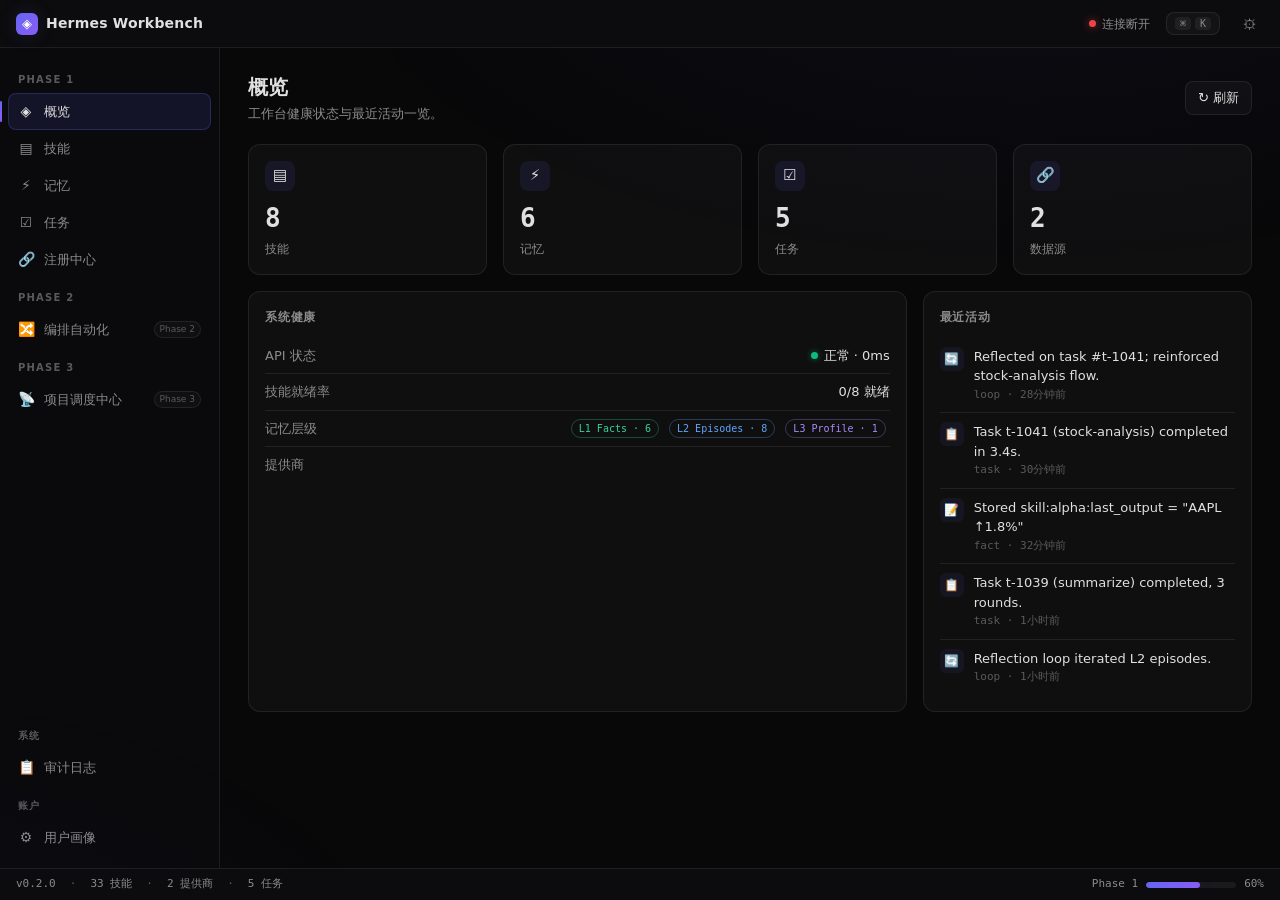
==== commit f8908d5d: "feat: SSE实时推送 + 触发器引擎 + 项目健康检查 + 审计日志 + 前端API契约修复 后端: events.py(SSE总线), trigger_engine.py(cron/webho" ====
--- a/prototype/index.html
+++ b/prototype/index.html
@@ -92,6 +92,9 @@
     box-shadow: 0 0 8px rgba(16,185,129,0.6);
   }
   .conn.demo .dot { background: var(--orange); box-shadow: 0 0 8px rgba(245,158,11,0.6); }
+  .conn.live .dot { background: var(--green); box-shadow: 0 0 8px rgba(16,185,129,0.6); animation: pulse 2s infinite; }
+  .conn.error .dot { background: var(--red); box-shadow: 0 0 8px rgba(239,68,68,0.6); }
+  @keyframes pulse { 0%, 100% { opacity: 1; } 50% { opacity: 0.4; } }
   .kbd {
     display: flex; align-items: center; gap: 4px;
     padding: 4px 8px;
@@ -1068,7 +1071,9 @@
       <div class="nav-section">Phase 3</div>
       <div class="nav-item" data-route="hub"><span class="ico">📡</span> 项目调度中心 <span class="tag">Phase 3</span></div>
 
-      <div class="nav-section" style="margin-top:auto;">账户</div>
+      <div class="nav-section" style="margin-top:auto;">系统</div>
+      <div class="nav-item" data-route="audit"><span class="ico">📋</span> 审计日志</div>
+      <div class="nav-section">账户</div>
       <div class="nav-item" data-route="profile"><span class="ico">⚙</span> 用户画像</div>
     </aside>
 
@@ -1450,6 +1455,21 @@
     total_skills: 25,
     total_agents: 6,
     total_knowledge: 14
+  },
+  '/audit': {
+    entries: [
+      { id: 'a1', timestamp: Date.now()/1000 - 5, method: 'GET', path: '/health', status: 200, duration_ms: 2.1, client_ip: '127.0.0.1', error: null },
+      { id: 'a2', timestamp: Date.now()/1000 - 12, method: 'GET', path: '/skills', status: 200, duration_ms: 15.3, client_ip: '127.0.0.1', error: null },
+      { id: 'a3', timestamp: Date.now()/1000 - 30, method: 'POST', path: '/workflows/wf-demo/execute', status: 200, duration_ms: 320.5, client_ip: '127.0.0.1', error: null },
+      { id: 'a4', timestamp: Date.now()/1000 - 60, method: 'GET', path: '/nonexistent', status: 404, duration_ms: 1.2, client_ip: '127.0.0.1', error: 'not found' }
+    ],
+    total: 4
+  },
+  '/audit/stats': {
+    total: 128,
+    errors: 12,
+    error_rate: 0.094,
+    avg_duration_ms: 45.2
   }
 };
 
@@ -1460,19 +1480,26 @@
   if (token) h['Authorization'] = 'Bearer ' + token;
   return h;
 }
-async function api(path) {
-  if (DEMO_MODE) {
+async function api(path, opts = {}) {
+  const method = (opts.method || 'GET').toUpperCase();
+  if (DEMO_MODE && method === 'GET') {
     await new Promise(r => setTimeout(r, 280 + Math.random() * 220)); // simulate latency
     const d = MOCK[path];
     if (d === undefined) return { error: 'no mock', demo: true };
     return JSON.parse(JSON.stringify(d));
   }
   try {
-    const res = await fetch(path, { headers: authHeaders() });
-    if (!res.ok) throw res;
+    const fetchOpts = { method, headers: { 'Content-Type': 'application/json', ...authHeaders() } };
+    if (opts.body !== undefined) fetchOpts.body = JSON.stringify(opts.body);
+    const res = await fetch(path, fetchOpts);
+    if (!res.ok) {
+      const errBody = await res.json().catch(() => ({}));
+      throw new Error(errBody.error || `HTTP ${res.status}`);
+    }
     const data = await res.json();
     return normalizeApiResponse(path, data);
   } catch (e) {
+    if (method !== 'GET') throw e; // POST/PUT/DELETE 不回退 mock
     const mock = MOCK[path];
     if (mock !== undefined) return JSON.parse(JSON.stringify(mock));
     return { error: 'offline', demo: true };
@@ -1512,6 +1539,15 @@
   return `<div class="card"><div class="card-title">${esc(title)}<span class="actions">${actionsHtml}</span></div>${contentHtml}</div>`;
 }
 
+/* 防抖：延迟执行频繁调用的函数 */
+const _debounceTimers = {};
+function debounce(fn, delay = 200, key = fn.name || 'default') {
+  return function(...args) {
+    if (_debounceTimers[key]) clearTimeout(_debounceTimers[key]);
+    _debounceTimers[key] = setTimeout(() => { fn.apply(null, args); delete _debounceTimers[key]; }, delay);
+  };
+}
+
 function toast(message, type = 'info') {
   const t = el('div', 'toast ' + type);
   const icons = { success: '✓', error: '✕', info: 'ℹ' };
@@ -1576,6 +1612,7 @@
       case 'profile': await renderProfile(); break;
       case 'orchestrate': await renderOrchestrate(); break;
       case 'hub': await renderHub(); break;
+      case 'audit': await renderAudit(); break;
     }
   } catch (e) {
     content.innerHTML = `<div class="page">${ErrorState('加载失败: ' + e.message, 'render(\''+route+'\')')}</div>`;
@@ -1733,7 +1770,7 @@
   `;
 }
 
-function onSkillSearch(v) { skillsFilter.q = v; drawSkills(); }
+function onSkillSearch(v) { skillsFilter.q = v; debounce(drawSkills, 200)(); }
 function setSkillRuntime(r) { skillsFilter.runtime = r; drawSkills(); }
 function selectSkill(name) { skillsFilter.selected = skillsFilter.selected === name ? null : name; drawSkills(); }
 
@@ -2539,31 +2576,24 @@
     .map((s, i) => ({ id: 'step-' + (i + 1), skill: s.skill, args: s.args, depends_on: s.depends_on.slice() }))
     .filter(s => s.skill);
   if (!steps.length) { toast('请至少添加一个包含技能的步骤', 'error'); return; }
+  // 依赖循环检测
+  const stepIds = new Set(steps.map(s => s.id));
+  for (const s of steps) {
+    for (const dep of s.depends_on) {
+      if (!stepIds.has(dep)) { toast(`步骤 ${s.id} 依赖了不存在的步骤: ${dep}`, 'error'); return; }
+    }
+  }
 
   const body = { name, description: orchestrateState.newWfDesc, steps };
   try {
-    const res = await fetch('/workflows', {
-      method: 'POST',
-      headers: { 'Content-Type': 'application/json', ...authHeaders() },
-      body: JSON.stringify(body)
-    });
-    if (res.ok) {
-      const wf = await res.json();
-      workflowsData.unshift(wf);
-      resetWfForm();
-      toast('工作流 ' + name + ' 已创建', 'success');
-      drawOrchestrate();
-      return;
-    }
-  } catch (e) { /* fall through */ }
-
-  // Mock creation
-  const id = 'wf-' + String(100 + workflowsData.length).padStart(3, '0');
-  const wf = { id, name, description: orchestrateState.newWfDesc, steps, created_at: new Date().toISOString() };
-  workflowsData.unshift(wf);
-  resetWfForm();
-  toast('工作流 ' + name + ' 已创建 (模拟)', 'success');
-  drawOrchestrate();
+    const wf = await api('/workflows', { method: 'POST', body });
+    workflowsData.unshift(wf);
+    resetWfForm();
+    toast('工作流 ' + name + ' 已创建', 'success');
+    drawOrchestrate();
+  } catch (e) {
+    toast('创建失败: ' + (e.message || e), 'error');
+  }
 }
 
 function resetWfForm() {
@@ -2644,6 +2674,7 @@
           <div class="tc-cfg">${esc(cfgStr)}</div>
         </div>
         <div class="toggle ${t.enabled ? 'on' : ''}" onclick="event.stopPropagation();toggleTrigger('${t.id}')" title="${t.enabled ? '已启用' : '已禁用'}"></div>
+        <button class="btn sm" onclick="fireTrigger('${t.id}')" title="立即触发工作流">触发</button>
         <button class="btn sm danger" onclick="deleteTrigger('${t.id}')">删除</button>
       </div>
     `;
@@ -2716,26 +2747,14 @@
   const body = { workflow_id: wfId, type, config, enabled: true };
 
   try {
-    const res = await fetch('/triggers', {
-      method: 'POST',
-      headers: { 'Content-Type': 'application/json', ...authHeaders() },
-      body: JSON.stringify(body)
-    });
-    if (res.ok) {
-      const trg = await res.json();
-      triggersData.unshift(trg);
-      resetTrgForm();
-      toast('触发器已创建', 'success');
-      drawOrchestrate();
-      return;
-    }
-  } catch (e) { /* fall through */ }
-
-  const id = 'trg-' + String(100 + triggersData.length).padStart(3, '0');
-  triggersData.unshift({ id, ...body, created_at: new Date().toISOString() });
-  resetTrgForm();
-  toast('触发器已创建 (模拟)', 'success');
-  drawOrchestrate();
+    const trg = await api('/triggers', { method: 'POST', body });
+    triggersData.unshift(trg);
+    resetTrgForm();
+    toast('触发器已创建', 'success');
+    drawOrchestrate();
+  } catch (e) {
+    toast('创建失败: ' + (e.message || e), 'error');
+  }
 }
 
 function resetTrgForm() {
@@ -2770,6 +2789,18 @@
   drawOrchestrate();
 }
 
+async function fireTrigger(id) {
+  try {
+    const r = await api(`/triggers/${encodeURIComponent(id)}/fire`, { method: 'POST', body: {} });
+    toast(`触发成功: ${r.status === 'COMPLETED' ? '工作流已完成' : r.status}`, r.status === 'COMPLETED' ? 'success' : 'error');
+    // 切换到执行历史 Tab 查看结果
+    orchestrateState.tab = 'executions';
+    drawOrchestrate();
+  } catch (e) {
+    toast(`触发失败: ${e.message || e}`, 'error');
+  }
+}
+
 /* ----- Executions tab ----- */
 function drawExecutionsTab() {
   const wfId = orchestrateState.execWorkflowId;
@@ -2927,6 +2958,7 @@
         <div>${p.status === 'connected' ? '已连接' : p.status === 'error' ? '错误' : '已断开'}</div>
         <div>同步 ${fmtTime(p.last_sync)}</div>
       </div>
+      <button class="btn sm" onclick="event.stopPropagation();pingProject('${p.id}')" title="检测连接健康">检测</button>
     </div>
   `).join('') : EmptyState('∅', '尚未接入任何项目');
 
@@ -3065,6 +3097,25 @@
   drawHub();
 }
 
+async function pingProject(id) {
+  try {
+    const r = await api(`/projects/${encodeURIComponent(id)}/health`);
+    const p = projectsData.find(x => x.id === id);
+    if (p) {
+      p.status = r.status || (r.reachable ? 'connected' : 'error');
+      p.latency_ms = r.latency_ms;
+    }
+    if (r.reachable) {
+      toast(`连接正常 · 延迟 ${r.latency_ms}ms`, 'success');
+    } else {
+      toast(`连接异常: ${r.error || '不可达'}`, 'error');
+    }
+    drawHub();
+  } catch (e) {
+    toast(`检测失败: ${e.message || e}`, 'error');
+  }
+}
+
 async function addProject() {
   const name = hubState.newPrjName.trim();
   if (!name) { toast('请填写项目名称', 'error'); return; }
@@ -3072,31 +3123,14 @@
   const body = { name, type: hubState.newPrjType, url: hubState.newPrjUrl, token: hubState.newPrjToken || undefined };
 
   try {
-    const res = await fetch('/projects', {
-      method: 'POST',
-      headers: { 'Content-Type': 'application/json', ...authHeaders() },
-      body: JSON.stringify(body)
-    });
-    if (res.ok) {
-      const p = await res.json();
-      projectsData.unshift(p);
-      resetPrjForm();
-      toast('项目 ' + name + ' 已接入', 'success');
-      drawHub();
-      return;
-    }
-  } catch (e) { /* fall through */ }
-
-  const id = 'prj-' + String(100 + projectsData.length).padStart(3, '0');
-  projectsData.unshift({
-    id, name, type: hubState.newPrjType, url: hubState.newPrjUrl,
-    token: hubState.newPrjToken || '', status: 'connected',
-    skills_count: 0, agents_count: 0, knowledge_count: 0,
-    last_sync: new Date().toISOString()
-  });
-  resetPrjForm();
-  toast('项目 ' + name + ' 已接入 (模拟)', 'success');
-  drawHub();
+    const p = await api('/projects', { method: 'POST', body });
+    projectsData.unshift(p);
+    resetPrjForm();
+    toast('项目 ' + name + ' 已接入', 'success');
+    drawHub();
+  } catch (e) {
+    toast('接入失败: ' + (e.message || e), 'error');
+  }
 }
 
 function resetPrjForm() {
@@ -3113,28 +3147,20 @@
   const assetLabel = { all: '全部资产', skills: '技能', memory: '记忆', profile: '画像' }[assetType] || assetType;
   toast('正在同步 ' + p.name + ' 的' + assetLabel + '...', 'info');
   try {
-    const res = await fetch(`/projects/${id}/sync`, {
+    const r = await api(`/projects/${encodeURIComponent(id)}/sync`, {
       method: 'POST',
-      headers: { 'Content-Type': 'application/json', ...authHeaders() },
-      body: JSON.stringify({ asset_type: assetType })
+      body: { asset_type: assetType }
     });
-    if (res.ok) {
-      const r = await res.json();
-      toast(`同步完成: ${r.synced || 0} 同步 / ${r.skipped || 0} 跳过 / ${r.errors || 0} 错误`, 'success');
-      p.last_sync = new Date().toISOString();
-      drawHub();
-      return;
-    }
-  } catch (e) { /* fall through */ }
-  // Mock sync result
-  const synced = 3 + Math.floor(Math.random() * 8);
-  const skipped = Math.floor(Math.random() * 3);
-  const errors = Math.floor(Math.random() * 2);
-  p.last_sync = new Date().toISOString();
-  if (assetType === 'all' || assetType === 'skills') p.skills_count += synced;
-  if (assetType === 'all' || assetType === 'memory') p.knowledge_count += Math.floor(synced / 2);
-  toast(`同步完成 (模拟): ${synced} 同步 / ${skipped} 跳过 / ${errors} 错误`, 'success');
-  drawHub();
+    const ok = r.ok !== false;
+    const synced = r.results ? r.results.filter(x => x.ok).length : 0;
+    const errors = r.results ? r.results.filter(x => !x.ok).length : 0;
+    p.last_sync = new Date().toISOString();
+    if (assetType === 'all' || assetType === 'skills') p.skills_count += synced;
+    toast(`${assetLabel}同步${ok ? '完成' : '部分失败'}: ${synced} 成功 / ${errors} 错误`, ok ? 'success' : 'error');
+    drawHub();
+  } catch (e) {
+    toast(`同步失败: ${e.message || e}`, 'error');
+  }
 }
 
 async function disconnectProject(id) {
@@ -3155,69 +3181,54 @@
   const dst = $('#opSkillDst').value;
   if (!src || !dst) { toast('请选择源项目和目标项目', 'error'); return; }
   if (src === dst) { toast('源和目标不能相同', 'error'); return; }
-  const srcP = projectsData.find(p => p.id === src);
-  const dstP = projectsData.find(p => p.id === dst);
   try {
-    const res = await fetch('/projects/sync-skills', {
+    const r = await api(`/projects/${encodeURIComponent(src)}/sync`, {
       method: 'POST',
-      headers: { 'Content-Type': 'application/json', ...authHeaders() },
-      body: JSON.stringify({ source: src, target: dst })
+      body: { asset_type: 'skills' }
     });
-    if (res.ok) {
-      const r = await res.json();
-      toast(`技能同步完成: ${r.synced} 同步 / ${r.skipped} 跳过 / ${r.errors} 错误`, 'success');
-      return;
-    }
-  } catch (e) { /* fall through */ }
-  const synced = Math.min(srcP ? srcP.skills_count : 0, 5 + Math.floor(Math.random() * 5));
-  const skipped = Math.floor(Math.random() * 3);
-  const errors = Math.floor(Math.random() * 2);
-  if (dstP) dstP.skills_count += synced;
-  toast(`技能同步完成 (模拟): ${synced} 同步 / ${skipped} 跳过 / ${errors} 错误`, 'success');
-  drawHub();
+    const ok = r.ok !== false;
+    const synced = r.results ? r.results.filter(x => x.ok).length : 0;
+    const errors = r.results ? r.results.filter(x => !x.ok).length : 0;
+    toast(`技能同步${ok ? '完成' : '部分失败'}: ${synced} 成功 / ${errors} 错误`, ok ? 'success' : 'error');
+    drawHub();
+  } catch (e) {
+    toast(`技能同步失败: ${e.message || e}`, 'error');
+  }
 }
 
 async function crossSyncMemory() {
   const src = $('#opMemSrc').value;
   if (!src) { toast('请选择源项目', 'error'); return; }
-  const srcP = projectsData.find(p => p.id === src);
   try {
-    const res = await fetch('/projects/sync-memory', {
+    const r = await api(`/projects/${encodeURIComponent(src)}/sync`, {
       method: 'POST',
-      headers: { 'Content-Type': 'application/json', ...authHeaders() },
-      body: JSON.stringify({ source: src, target: 'local' })
+      body: { asset_type: 'memory' }
     });
-    if (res.ok) {
-      const r = await res.json();
-      toast(`记忆同步完成: ${r.synced} 同步 / ${r.skipped} 跳过 / ${r.errors} 错误`, 'success');
-      return;
-    }
-  } catch (e) { /* fall through */ }
-  const synced = 2 + Math.floor(Math.random() * 6);
-  const skipped = Math.floor(Math.random() * 3);
-  const errors = Math.floor(Math.random() * 2);
-  toast(`记忆同步完成 (模拟): ${synced} 同步 / ${skipped} 跳过 / ${errors} 错误`, 'success');
+    const ok = r.ok !== false;
+    const synced = r.results ? r.results.filter(x => x.ok).length : 0;
+    const errors = r.results ? r.results.filter(x => !x.ok).length : 0;
+    toast(`记忆同步${ok ? '完成' : '部分失败'}: ${synced} 成功 / ${errors} 错误`, ok ? 'success' : 'error');
+  } catch (e) {
+    toast(`记忆同步失败: ${e.message || e}`, 'error');
+  }
 }
 
 async function crossMergeProfiles() {
   const connected = projectsData.filter(p => p.status === 'connected');
-  if (connected.length < 2) { toast('至少需要 2 个已连接项目才能合并', 'error'); return; }
-  try {
-    const res = await fetch('/projects/merge-profiles', {
-      method: 'POST',
-      headers: { 'Content-Type': 'application/json', ...authHeaders() },
-      body: JSON.stringify({ sources: connected.map(p => p.id) })
-    });
-    if (res.ok) {
-      const r = await res.json();
-      toast(`画像合并完成: ${r.synced} 合并 / ${r.skipped} 跳过 / ${r.errors} 错误`, 'success');
-      return;
-    }
-  } catch (e) { /* fall through */ }
-  const synced = connected.length;
-  const skipped = Math.floor(Math.random() * 2);
-  const errors = 0;
-  toast(`画像合并完成 (模拟): ${synced} 合并 / ${skipped} 跳过 / ${errors} 错误`, 'success');
+  if (connected.length < 1) { toast('至少需要 1 个已连接项目', 'error'); return; }
+  let totalSynced = 0, totalErrors = 0, allOk = true;
+  for (const p of connected) {
+    try {
+      const r = await api(`/projects/${encodeURIComponent(p.id)}/sync`, {
+        method: 'POST',
+        body: { asset_type: 'profile' }
+      });
+      if (r.ok === false) allOk = false;
+      totalSynced += r.results ? r.results.filter(x => x.ok).length : 0;
+      totalErrors += r.results ? r.results.filter(x => !x.ok).length : 0;
+    } catch (e) { allOk = false; totalErrors++; }
+  }
+  toast(`画像合并${allOk ? '完成' : '部分失败'}: ${totalSynced} 成功 / ${totalErrors} 错误`, allOk ? 'success' : 'error');
 }
 
 /* ============================================================
@@ -3243,6 +3254,7 @@
   { label: '用户画像', desc: '用户偏好设置', ico: '⚙', route: 'profile' },
   { label: '编排自动化', desc: 'Phase 2 · 工作流、触发器、执行历史', ico: '🔀', route: 'orchestrate' },
   { label: '项目调度中心', desc: 'Phase 3 · 多项目接入与跨项目同步', ico: '📡', route: 'hub' },
+  { label: '审计日志', desc: '查看 API 操作记录与统计', ico: '📋', route: 'audit' },
   { label: '刷新', desc: '重新加载当前页面', ico: '↻', action: () => render(currentRoute) }
 ];
 
@@ -3324,9 +3336,282 @@
 
 window.addEventListener('hashchange', router);
 
+/* ============================================================
+ * Page: Audit Log (审计日志)
+ * ============================================================ */
+const auditState = { limit: 50, method: '', path: '', minStatus: '' };
+
+async function renderAudit() {
+  const content = $('#content');
+  content.innerHTML = `<div class="page">${Skeleton(3)}</div>`;
+  try {
+    const params = new URLSearchParams();
+    params.set('limit', auditState.limit);
+    if (auditState.method) params.set('method', auditState.method);
+    if (auditState.path) params.set('path', auditState.path);
+    if (auditState.minStatus) params.set('min_status', auditState.minStatus);
+
+    const [auditData, statsData] = await Promise.all([
+      api(`/audit?${params.toString()}`),
+      api('/audit/stats')
+    ]);
+
+    const entries = auditData.entries || [];
+    const stats = statsData || {};
+
+    const methodOptions = ['', 'GET', 'POST', 'PUT', 'DELETE', 'PATCH'];
+    const statusOptions = [
+      {v: '', l: '全部状态'},
+      {v: '200', l: '2xx 成功'},
+      {v: '400', l: '4xx 客户端错误'},
+      {v: '500', l: '5xx 服务端错误'}
+    ];
+
+    const statCards = [
+      { val: stats.total || 0, label: '总请求数', ico: '📊' },
+      { val: stats.errors || 0, label: '错误数', ico: '✕' },
+      { val: ((stats.error_rate || 0) * 100).toFixed(1) + '%', label: '错误率', ico: '⚠' },
+      { val: (stats.avg_duration_ms || 0) + 'ms', label: '平均耗时', ico: '⏱' }
+    ].map(s => `
+      <div class="card stat">
+        <div class="stat-top"><div class="stat-ico">${s.ico}</div></div>
+        <div class="stat-val">${s.val}</div>
+        <div class="stat-label">${s.label}</div>
+      </div>
+    `).join('');
+
+    const tableRows = entries.length ? entries.map(e => {
+      const statusClass = e.status < 300 ? 'green' : e.status < 400 ? 'blue' : e.status < 500 ? 'orange' : 'red';
+      const time = new Date(e.timestamp * 1000).toLocaleTimeString('zh-CN', { hour12: false });
+      return `
+        <tr>
+          <td style="font-family:var(--mono);font-size:11px;color:var(--text-3);">${time}</td>
+          <td><span class="badge ${e.method === 'GET' ? 'blue' : e.method === 'POST' ? 'green' : e.method === 'DELETE' ? 'red' : 'orange'}" style="font-size:10px;">${e.method}</span></td>
+          <td style="font-family:var(--mono);font-size:11px;">${esc(e.path)}</td>
+          <td><span class="badge ${statusClass}" style="font-size:10px;">${e.status}</span></td>
+          <td style="font-family:var(--mono);font-size:11px;color:var(--text-2);">${e.duration_ms}ms</td>
+          <td style="font-size:11px;color:var(--text-3);">${esc(e.client_ip || '-')}</td>
+          <td style="font-size:11px;color:var(--red);">${e.error ? esc(e.error.substring(0, 50)) : '-'}</td>
+        </tr>
+      `;
+    }).join('') : `<tr><td colspan="7" style="text-align:center;padding:32px;color:var(--text-3);">暂无审计记录</td></tr>`;
+
+    content.innerHTML = `
+      <div class="page">
+        <div class="page-header" style="margin-bottom:16px;">
+          <h1 style="margin:0;">审计日志</h1>
+          <div style="display:flex;gap:8px;">
+            <button class="btn" onclick="refreshAudit()">刷新</button>
+            <button class="btn danger" onclick="clearAudit()">清空日志</button>
+          </div>
+        </div>
+
+        <div class="grid grid-4" style="margin-bottom:16px;">
+          ${statCards}
+        </div>
+
+        <div class="card" style="margin-bottom:16px;">
+          <div class="card-title">过滤</div>
+          <div style="display:flex;gap:12px;flex-wrap:wrap;align-items:end;">
+            <div class="field" style="margin:0;min-width:120px;">
+              <label style="font-size:11px;">方法</label>
+              <select class="input" onchange="auditState.method=this.value;renderAudit()">
+                ${methodOptions.map(m => `<option value="${m}" ${m === auditState.method ? 'selected' : ''}>${m || '全部'}</option>`).join('')}
+              </select>
+            </div>
+            <div class="field" style="margin:0;min-width:150px;flex:1;">
+              <label style="font-size:11px;">路径前缀</label>
+              <input class="input" placeholder="/workflows, /triggers..." value="${esc(auditState.path)}" oninput="auditState.path=this.value" onkeyup="if(event.key==='Enter')renderAudit()" />
+            </div>
+            <div class="field" style="margin:0;min-width:120px;">
+              <label style="font-size:11px;">状态码</label>
+              <select class="input" onchange="auditState.minStatus=this.value;renderAudit()">
+                ${statusOptions.map(s => `<option value="${s.v}" ${s.v === auditState.minStatus ? 'selected' : ''}>${s.l}</option>`).join('')}
+              </select>
+            </div>
+            <div class="field" style="margin:0;min-width:80px;">
+              <label style="font-size:11px;">条数</label>
+              <select class="input" onchange="auditState.limit=parseInt(this.value);renderAudit()">
+                ${[20, 50, 100, 200].map(n => `<option value="${n}" ${n === auditState.limit ? 'selected' : ''}>${n}</option>`).join('')}
+              </select>
+            </div>
+            <button class="btn primary" onclick="renderAudit()">查询</button>
+          </div>
+        </div>
+
+        <div class="card">
+          <div class="card-title">操作记录 (${entries.length} 条)</div>
+          <table style="width:100%;border-collapse:collapse;font-size:12px;">
+            <thead>
+              <tr style="border-bottom:1px solid var(--border);text-align:left;color:var(--text-2);">
+                <th style="padding:8px;">时间</th>
+                <th style="padding:8px;">方法</th>
+                <th style="padding:8px;">路径</th>
+                <th style="padding:8px;">状态</th>
+                <th style="padding:8px;">耗时</th>
+                <th style="padding:8px;">来源</th>
+                <th style="padding:8px;">错误</th>
+              </tr>
+            </thead>
+            <tbody>${tableRows}</tbody>
+          </table>
+        </div>
+      </div>
+    `;
+  } catch (e) {
+    content.innerHTML = `<div class="page">${ErrorState('审计日志加载失败: ' + e.message, 'renderAudit()')}</div>`;
+  }
+}
+
+function refreshAudit() { renderAudit(); }
+
+async function clearAudit() {
+  if (!confirm('确定要清空所有审计日志吗？此操作不可撤销。')) return;
+  try {
+    await api('/audit', { method: 'DELETE' });
+    toast('审计日志已清空', 'success');
+    renderAudit();
+  } catch (e) {
+    toast('清空失败: ' + (e.message || e), 'error');
+  }
+}
+
+/* ============================================================
+ * SSE 实时事件流
+ * ============================================================ */
+let sseSource = null;
+let sseConnected = false;
+const liveExecutions = {}; // execution_id -> { steps: [], status, workflow_name }
+
+function setConnState(state, label) {
+  const badge = $('#connBadge');
+  const text = $('#connText');
+  badge.classList.remove('demo', 'live', 'error');
+  if (state === 'live') badge.classList.add('live');
+  else if (state === 'error') badge.classList.add('error');
+  else badge.classList.add('demo');
+  if (label) text.textContent = label;
+}
+
+function connectSSE() {
+  if (DEMO_MODE) { setConnState('demo', '演示模式'); return; }
+  if (sseSource) { try { sseSource.close(); } catch (e) {} }
+  try {
+    sseSource = new EventSource('/events');
+    sseSource.addEventListener('connected', (e) => {
+      sseConnected = true;
+      setConnState('live', '实时连接');
+    });
+    sseSource.addEventListener('heartbeat', () => {
+      if (!sseConnected) { sseConnected = true; setConnState('live', '实时连接'); }
+    });
+    sseSource.addEventListener('workflow.started', (e) => {
+      try {
+        const payload = JSON.parse(e.data);
+        liveExecutions[payload.data.execution_id] = {
+          workflow_id: payload.data.workflow_id,
+          workflow_name: payload.data.workflow_name,
+          total_steps: payload.data.total_steps || 0,
+          completed_steps: 0,
+          status: 'RUNNING',
+          steps: []
+        };
+        toast(`▶ 工作流 "${payload.data.workflow_name}" 开始执行`, 'info');
+        updateLiveExecBadge();
+      } catch (err) {}
+    });
+    sseSource.addEventListener('workflow.step.completed', (e) => {
+      try {
+        const payload = JSON.parse(e.data);
+        const ex = liveExecutions[payload.data.execution_id];
+        if (ex) {
+          ex.completed_steps++;
+          ex.steps.push({
+            step_id: payload.data.step_id,
+            skill: payload.data.skill,
+            ok: payload.data.ok,
+            duration: payload.data.duration
+          });
+          updateLiveExecBadge();
+        }
+      } catch (err) {}
+    });
+    sseSource.addEventListener('workflow.completed', (e) => {
+      try {
+        const payload = JSON.parse(e.data);
+        const ex = liveExecutions[payload.data.execution_id];
+        if (ex) {
+          ex.status = payload.data.status;
+          ex.duration = payload.data.duration;
+        }
+        const status = payload.data.status;
+        const name = ex ? ex.workflow_name : payload.data.workflow_id;
+        if (status === 'COMPLETED') {
+          toast(`✓ 工作流 "${name}" 执行完成`, 'success');
+        } else {
+          toast(`✕ 工作流 "${name}" 执行失败: ${payload.data.error || ''}`, 'error');
+        }
+        // 延迟清理并在编排页刷新执行历史
+        setTimeout(() => {
+          delete liveExecutions[payload.data.execution_id];
+          updateLiveExecBadge();
+          if (currentRoute === 'orchestrate') renderOrchestrate();
+        }, 2000);
+      } catch (err) {}
+    });
+    sseSource.addEventListener('trigger.fired', (e) => {
+      try {
+        const payload = JSON.parse(e.data);
+        toast(`⚡ 触发器 ${payload.data.trigger_id} 已激活 (${payload.data.trigger_type})`, 'info');
+      } catch (err) {}
+    });
+    sseSource.addEventListener('trigger.completed', (e) => {
+      try {
+        const payload = JSON.parse(e.data);
+        const ok = payload.data.status === 'COMPLETED';
+        toast(`${ok ? '✓' : '✕'} 触发器执行${ok ? '完成' : '失败'}: ${payload.data.trigger_id}`, ok ? 'success' : 'error');
+        if (currentRoute === 'orchestrate') renderOrchestrate();
+      } catch (err) {}
+    });
+    sseSource.addEventListener('trigger.failed', (e) => {
+      try {
+        const payload = JSON.parse(e.data);
+        toast(`✕ 触发器失败: ${payload.data.error || ''}`, 'error');
+      } catch (err) {}
+    });
+    sseSource.onerror = () => {
+      sseConnected = false;
+      setConnState('error', '连接断开');
+      // 5 秒后自动重连
+      setTimeout(() => { if (sseSource) connectSSE(); }, 5000);
+    };
+  } catch (e) {
+    setConnState('demo', '演示模式');
+  }
+}
+
+function updateLiveExecBadge() {
+  // 在顶栏显示活跃执行数（如果有）
+  const count = Object.keys(liveExecutions).length;
+  let badge = $('#liveExecBadge');
+  if (!badge) {
+    badge = el('div', 'conn live');
+    badge.id = 'liveExecBadge';
+    badge.style.display = 'none';
+    $('.topbar').insertBefore(badge, $('#connBadge'));
+  }
+  if (count > 0) {
+    badge.style.display = 'flex';
+    badge.innerHTML = `<span class="dot" style="background:var(--accent);box-shadow:0 0 8px rgba(99,102,241,0.6);"></span><span>${count} 执行中</span>`;
+  } else {
+    badge.style.display = 'none';
+  }
+}
+
 /* ---------- Boot ---------- */
 if (!location.hash) location.hash = '#/overview';
 router();
+connectSSE();
 </script>
 </body>
 </html>
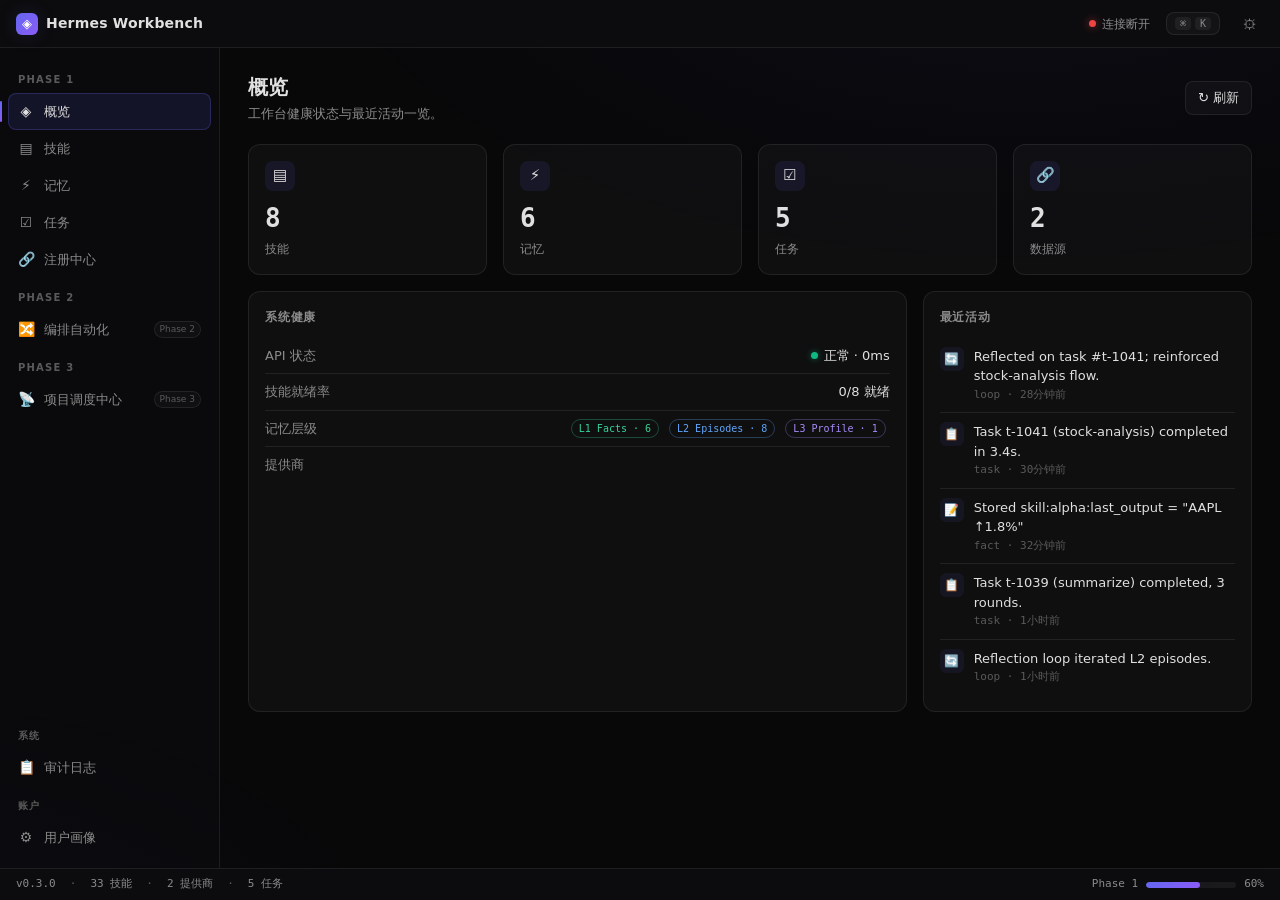
==== commit 92c0557b: "test(workbench): 补齐 P5/P6/P7 模块单元测试 + 升级 v0.3.0 新增 7 个测试文件，共 159 个测试用例，覆盖此前 0% 测试的模块： - test_workflo" ====
--- a/prototype/index.html
+++ b/prototype/index.html
@@ -1082,7 +1082,7 @@
 
   <!-- ===== Status Bar ===== -->
   <footer class="statusbar">
-    <span>v0.2.0</span>
+    <span>v0.3.0</span>
     <span class="sep">·</span>
     <span id="sbSkills">33 技能</span>
     <span class="sep">·</span>
@@ -1578,7 +1578,7 @@
 /* ============================================================
  * Router
  * ============================================================ */
-const routes = ['overview', 'skills', 'memory', 'tasks', 'registry', 'profile', 'orchestrate', 'hub'];
+const routes = ['overview', 'skills', 'memory', 'tasks', 'registry', 'profile', 'orchestrate', 'hub', 'audit'];
 let currentRoute = 'overview';
 const routeState = {};
 
